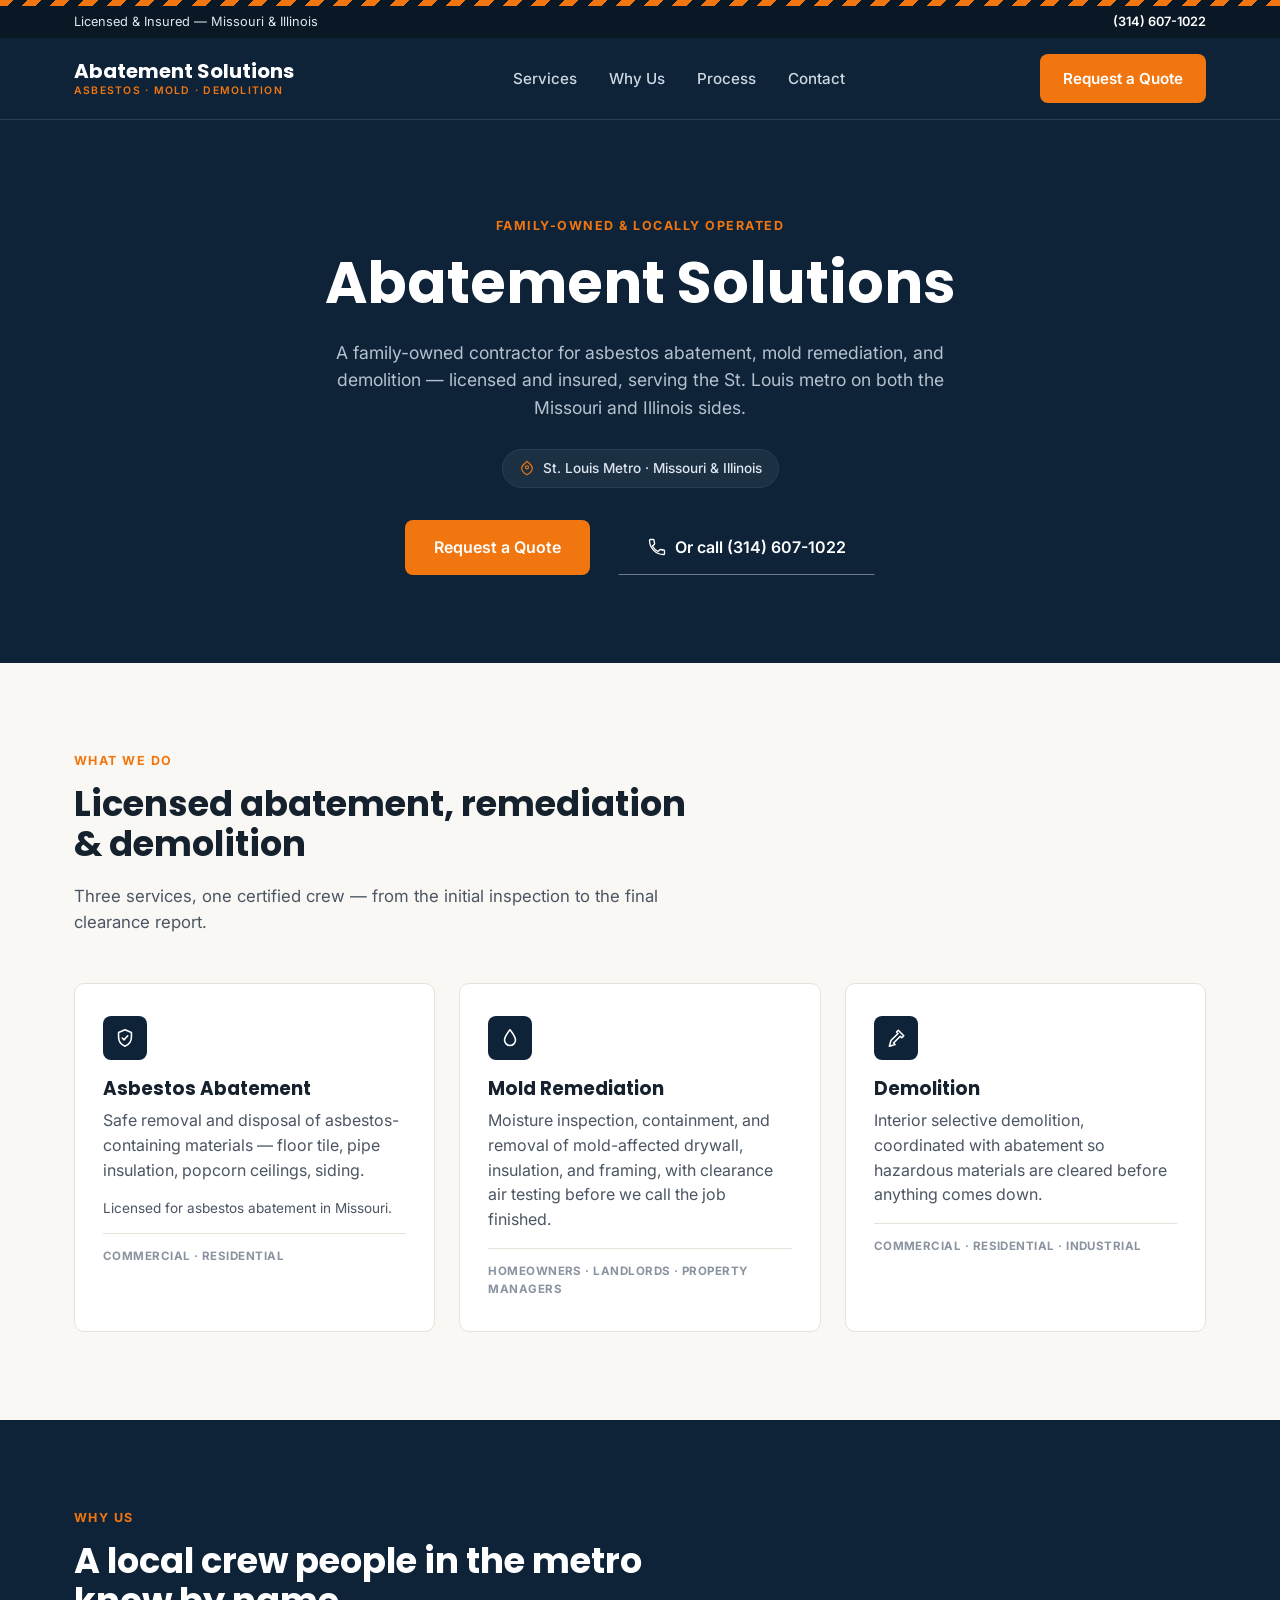
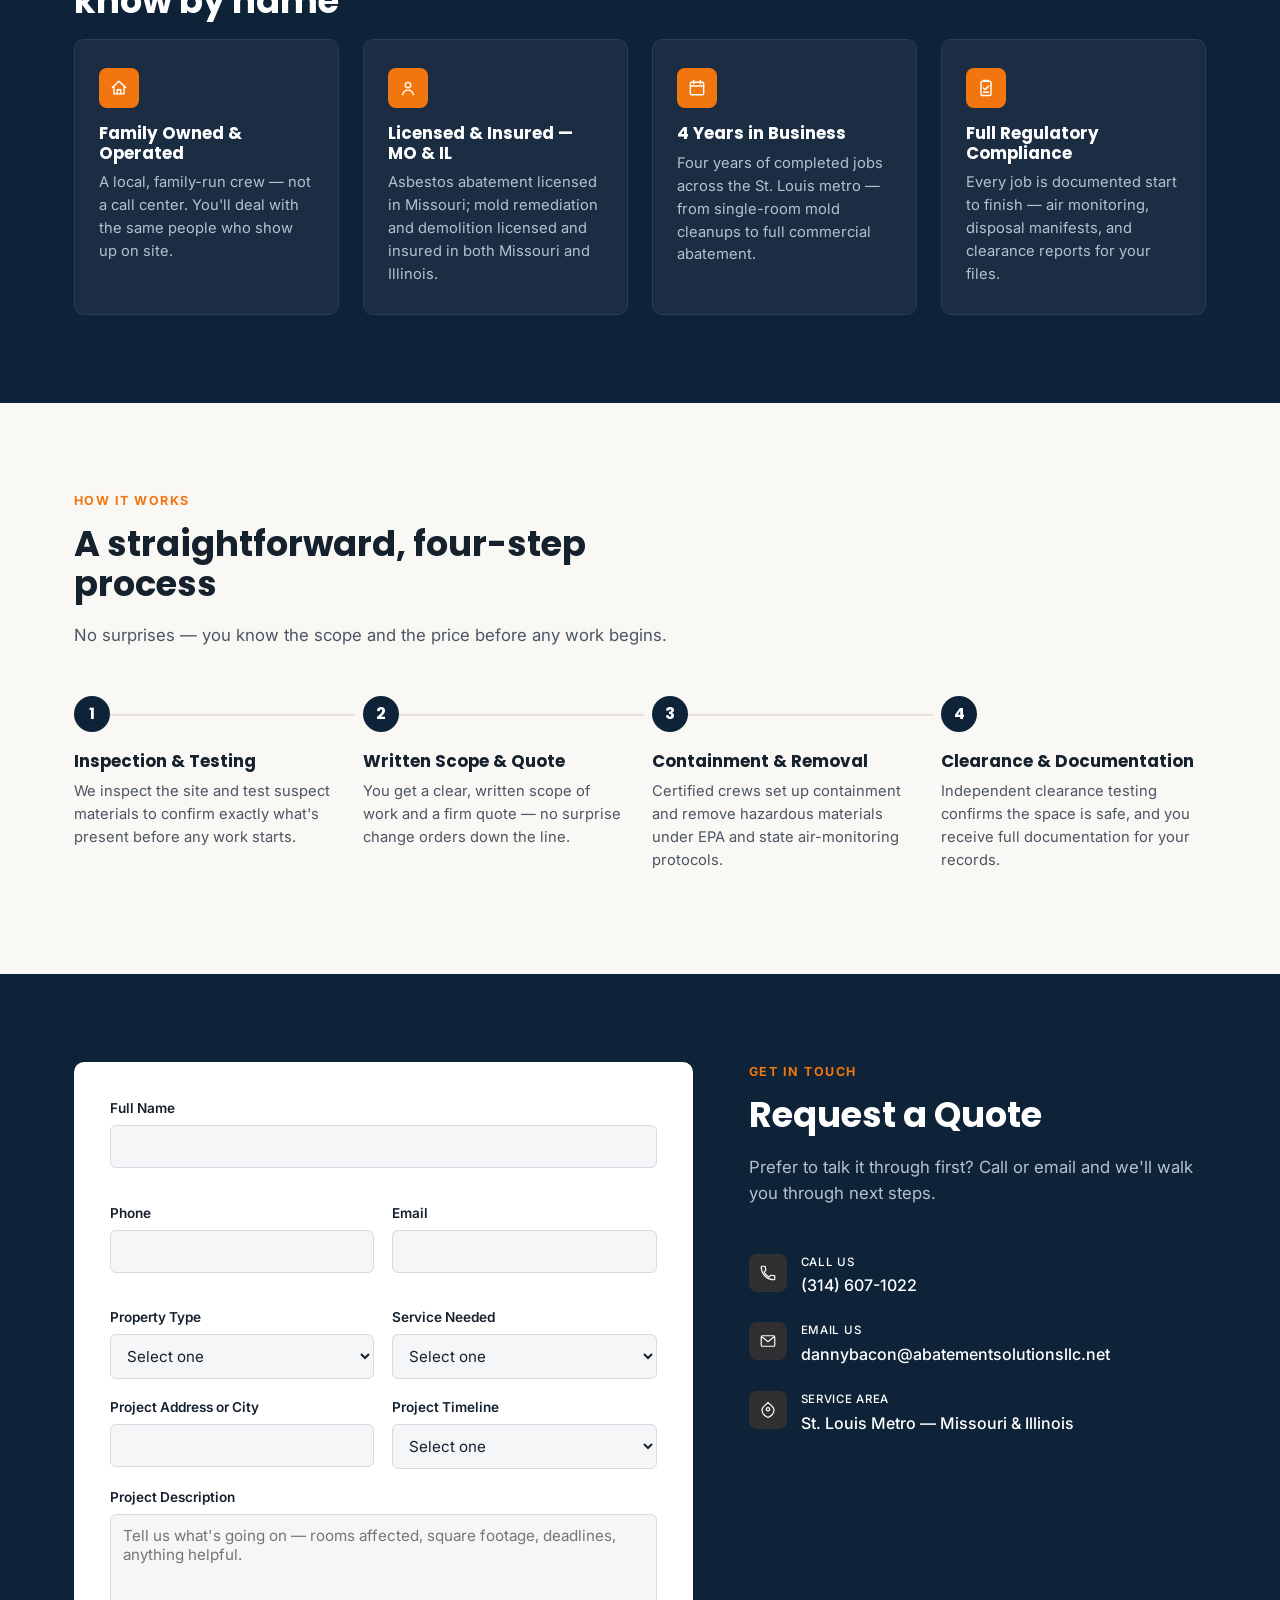
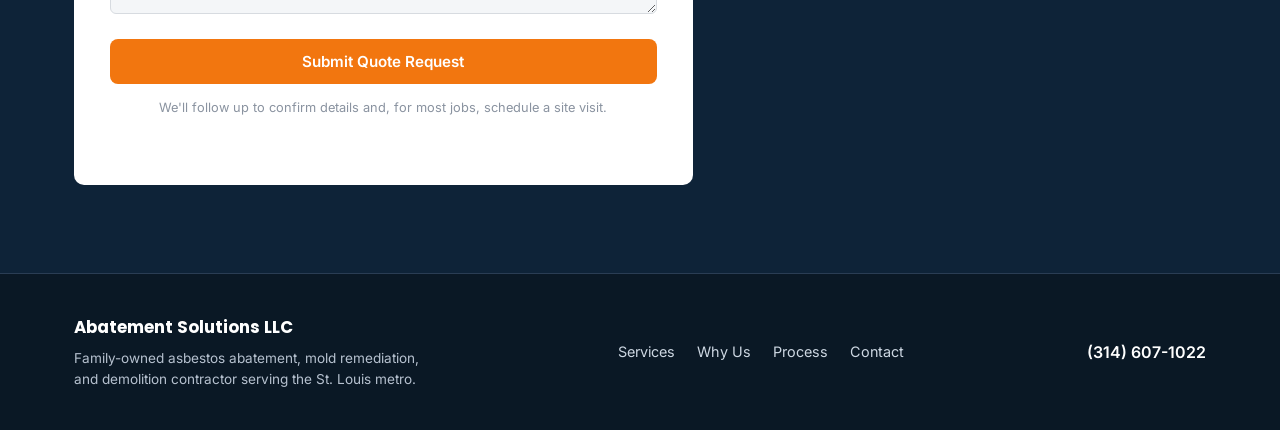
==== index.html @ 8526cc3f "Build Abatement Solutions marketing site from design mockup Implements the single-page site (hero, s" ====
<!DOCTYPE html>
<html lang="en">
<head>
<meta charset="UTF-8">
<meta name="viewport" content="width=device-width, initial-scale=1.0">
<title>Abatement Solutions | Asbestos, Mold &amp; Demolition — St. Louis Metro</title>
<meta name="description" content="Family-owned asbestos abatement, mold remediation, and demolition contractor serving the St. Louis metro on both the Missouri and Illinois sides. Licensed &amp; insured.">
<link rel="icon" href="assets/favicon.svg" type="image/svg+xml">
<link rel="preconnect" href="https://fonts.googleapis.com">
<link rel="preconnect" href="https://fonts.gstatic.com" crossorigin>
<link href="https://fonts.googleapis.com/css2?family=Poppins:wght@600;700;800&family=Inter:wght@400;500;600&display=swap" rel="stylesheet">
<link rel="stylesheet" href="css/styles.css">
</head>
<body>

<div class="topbar">
  <div class="topbar__stripe" aria-hidden="true"></div>
  <div class="topbar__inner container">
    <span>Licensed &amp; Insured — Missouri &amp; Illinois</span>
    <a href="tel:+13146071022" class="topbar__phone">(314) 607-1022</a>
  </div>
</div>

<header class="site-header">
  <div class="container site-header__inner">
    <a href="#top" class="brand">
      <span class="brand__name">Abatement Solutions</span>
      <span class="brand__tagline">Asbestos · Mold · Demolition</span>
    </a>

    <div class="nav-panel" id="main-nav">
      <nav class="main-nav">
        <a href="#services">Services</a>
        <a href="#why-us">Why Us</a>
        <a href="#process">Process</a>
        <a href="#contact">Contact</a>
      </nav>
      <a href="#contact" class="btn btn--primary btn--nav">Request a Quote</a>
    </div>

    <button class="nav-toggle" id="nav-toggle" aria-expanded="false" aria-controls="main-nav" aria-label="Toggle navigation menu">
      <span></span><span></span><span></span>
    </button>
  </div>
</header>

<main id="top">

  <section class="hero">
    <div class="container hero__inner">
      <p class="eyebrow eyebrow--light">Family-Owned &amp; Locally Operated</p>
      <h1>Abatement Solutions</h1>
      <p class="hero__lead">
        A family-owned contractor for asbestos abatement, mold remediation, and demolition —
        licensed and insured, serving the St. Louis metro on both the Missouri and Illinois sides.
      </p>

      <div class="hero__badge">
        <svg viewBox="0 0 24 24" class="icon" aria-hidden="true"><path d="M12 2C8 6 4 8 4 12c0 4.4 3.6 8 8 10 4.4-2 8-5.6 8-10 0-4-4-6-8-10z" fill="none" stroke="currentColor" stroke-width="1.7" stroke-linejoin="round"/><circle cx="12" cy="11" r="2.3" fill="none" stroke="currentColor" stroke-width="1.7"/></svg>
        <span>St. Louis Metro · Missouri &amp; Illinois</span>
      </div>

      <div class="hero__cta">
        <a href="#contact" class="btn btn--primary btn--lg">Request a Quote</a>
        <a href="tel:+13146071022" class="btn btn--ghost btn--lg">
          <svg viewBox="0 0 24 24" class="icon" aria-hidden="true"><path d="M6.6 10.8c1.4 2.8 3.8 5.2 6.6 6.6l2.2-2.2c.3-.3.7-.4 1-.2 1.1.4 2.3.6 3.6.6.6 0 1 .4 1 1V20c0 .6-.4 1-1 1C10.6 21 3 13.4 3 4c0-.6.4-1 1-1h3.5c.6 0 1 .4 1 1 0 1.3.2 2.5.6 3.6.1.4 0 .8-.2 1L6.6 10.8z" fill="none" stroke="currentColor" stroke-width="1.6" stroke-linejoin="round"/></svg>
          Or call (314) 607-1022
        </a>
      </div>
    </div>
  </section>

  <section id="services" class="section section--light">
    <div class="container">
      <p class="eyebrow">What We Do</p>
      <h2>Licensed abatement, remediation &amp; demolition</h2>
      <p class="section-lead">Three services, one certified crew — from the initial inspection to the final clearance report.</p>

      <div class="grid grid--3">
        <article class="card">
          <div class="card__icon">
            <svg viewBox="0 0 24 24" aria-hidden="true"><path d="M12 3l7 3v5c0 5-3.4 8.6-7 10-3.6-1.4-7-5-7-10V6l7-3z" fill="none" stroke="currentColor" stroke-width="1.7" stroke-linejoin="round"/><path d="M9 12l2 2 4-4.5" fill="none" stroke="currentColor" stroke-width="1.7" stroke-linecap="round" stroke-linejoin="round"/></svg>
          </div>
          <h3>Asbestos Abatement</h3>
          <p>Safe removal and disposal of asbestos-containing materials — floor tile, pipe insulation, popcorn ceilings, siding.</p>
          <p class="card__note">Licensed for asbestos abatement in Missouri.</p>
          <span class="card__tag">Commercial · Residential</span>
        </article>

        <article class="card">
          <div class="card__icon">
            <svg viewBox="0 0 24 24" aria-hidden="true"><path d="M12 3c3 4 6 7.8 6 11.2A6 6 0 0 1 6 14.2C6 10.8 9 7 12 3z" fill="none" stroke="currentColor" stroke-width="1.7" stroke-linejoin="round"/></svg>
          </div>
          <h3>Mold Remediation</h3>
          <p>Moisture inspection, containment, and removal of mold-affected drywall, insulation, and framing, with clearance air testing before we call the job finished.</p>
          <span class="card__tag">Homeowners · Landlords · Property Managers</span>
        </article>

        <article class="card">
          <div class="card__icon">
            <svg viewBox="0 0 24 24" aria-hidden="true"><path d="M14.5 3.5l6 6-2.2 2.2-1.6-1.6-7.4 7.4L11 19.2 4.8 21 6.5 14.8l7.7-7.7-1.6-1.6z" fill="none" stroke="currentColor" stroke-width="1.7" stroke-linejoin="round"/></svg>
          </div>
          <h3>Demolition</h3>
          <p>Interior selective demolition, coordinated with abatement so hazardous materials are cleared before anything comes down.</p>
          <span class="card__tag">Commercial · Residential · Industrial</span>
        </article>
      </div>
    </div>
  </section>

  <section id="why-us" class="section section--dark">
    <div class="container">
      <p class="eyebrow">Why Us</p>
      <h2>A local crew people in the metro know by name</h2>

      <div class="grid grid--4">
        <article class="feature">
          <div class="feature__icon">
            <svg viewBox="0 0 24 24" aria-hidden="true"><path d="M4 11.5L12 4l8 7.5" fill="none" stroke="currentColor" stroke-width="1.7" stroke-linecap="round" stroke-linejoin="round"/><path d="M6 10v9h12v-9" fill="none" stroke="currentColor" stroke-width="1.7" stroke-linejoin="round"/><path d="M10 19v-5h4v5" fill="none" stroke="currentColor" stroke-width="1.7" stroke-linejoin="round"/></svg>
          </div>
          <h3>Family Owned &amp; Operated</h3>
          <p>A local, family-run crew — not a call center. You'll deal with the same people who show up on site.</p>
        </article>

        <article class="feature">
          <div class="feature__icon">
            <svg viewBox="0 0 24 24" aria-hidden="true"><circle cx="12" cy="8.5" r="3.3" fill="none" stroke="currentColor" stroke-width="1.7"/><path d="M5.5 20c1-3.6 4-5.5 6.5-5.5s5.5 1.9 6.5 5.5" fill="none" stroke="currentColor" stroke-width="1.7" stroke-linecap="round"/></svg>
          </div>
          <h3>Licensed &amp; Insured — MO &amp; IL</h3>
          <p>Asbestos abatement licensed in Missouri; mold remediation and demolition licensed and insured in both Missouri and Illinois.</p>
        </article>

        <article class="feature">
          <div class="feature__icon">
            <svg viewBox="0 0 24 24" aria-hidden="true"><rect x="4" y="5" width="16" height="15" rx="1.5" fill="none" stroke="currentColor" stroke-width="1.7"/><path d="M4 9.5h16M8 3v4M16 3v4" fill="none" stroke="currentColor" stroke-width="1.7" stroke-linecap="round"/></svg>
          </div>
          <h3>4 Years in Business</h3>
          <p>Four years of completed jobs across the St. Louis metro — from single-room mold cleanups to full commercial abatement.</p>
        </article>

        <article class="feature">
          <div class="feature__icon">
            <svg viewBox="0 0 24 24" aria-hidden="true"><rect x="6" y="4" width="12" height="17" rx="1.5" fill="none" stroke="currentColor" stroke-width="1.7"/><path d="M9 4V3h6v1" fill="none" stroke="currentColor" stroke-width="1.7"/><path d="M9 12l2 2 4-4.5M9 17h6" fill="none" stroke="currentColor" stroke-width="1.7" stroke-linecap="round" stroke-linejoin="round"/></svg>
          </div>
          <h3>Full Regulatory Compliance</h3>
          <p>Every job is documented start to finish — air monitoring, disposal manifests, and clearance reports for your files.</p>
        </article>
      </div>
    </div>
  </section>

  <section id="process" class="section section--light">
    <div class="container">
      <p class="eyebrow">How It Works</p>
      <h2>A straightforward, four-step process</h2>
      <p class="section-lead">No surprises — you know the scope and the price before any work begins.</p>

      <ol class="steps">
        <li class="step">
          <span class="step__num">1</span>
          <h3>Inspection &amp; Testing</h3>
          <p>We inspect the site and test suspect materials to confirm exactly what's present before any work starts.</p>
        </li>
        <li class="step">
          <span class="step__num">2</span>
          <h3>Written Scope &amp; Quote</h3>
          <p>You get a clear, written scope of work and a firm quote — no surprise change orders down the line.</p>
        </li>
        <li class="step">
          <span class="step__num">3</span>
          <h3>Containment &amp; Removal</h3>
          <p>Certified crews set up containment and remove hazardous materials under EPA and state air-monitoring protocols.</p>
        </li>
        <li class="step">
          <span class="step__num">4</span>
          <h3>Clearance &amp; Documentation</h3>
          <p>Independent clearance testing confirms the space is safe, and you receive full documentation for your records.</p>
        </li>
      </ol>
    </div>
  </section>

  <section id="contact" class="section section--dark">
    <div class="container contact__grid">
      <div class="contact__form-wrap">
        <form id="quote-form" class="quote-form" novalidate>
          <div class="form-field">
            <label for="full-name">Full Name</label>
            <input type="text" id="full-name" name="fullName" autocomplete="name" required>
            <span class="form-error" id="err-full-name"></span>
          </div>

          <div class="form-row">
            <div class="form-field">
              <label for="phone">Phone</label>
              <input type="tel" id="phone" name="phone" autocomplete="tel" required>
              <span class="form-error" id="err-phone"></span>
            </div>
            <div class="form-field">
              <label for="email">Email</label>
              <input type="email" id="email" name="email" autocomplete="email" required>
              <span class="form-error" id="err-email"></span>
            </div>
          </div>

          <div class="form-row">
            <div class="form-field">
              <label for="property-type">Property Type</label>
              <select id="property-type" name="propertyType" required>
                <option value="" disabled selected>Select one</option>
                <option>Residential</option>
                <option>Commercial</option>
                <option>Industrial</option>
                <option>Rental / Multi-family</option>
              </select>
            </div>
            <div class="form-field">
              <label for="service-needed">Service Needed</label>
              <select id="service-needed" name="serviceNeeded" required>
                <option value="" disabled selected>Select one</option>
                <option>Asbestos Abatement</option>
                <option>Mold Remediation</option>
                <option>Demolition</option>
                <option>Not Sure — Need Inspection</option>
              </select>
            </div>
          </div>

          <div class="form-row">
            <div class="form-field">
              <label for="address">Project Address or City</label>
              <input type="text" id="address" name="address" required>
            </div>
            <div class="form-field">
              <label for="timeline">Project Timeline</label>
              <select id="timeline" name="timeline">
                <option value="" disabled selected>Select one</option>
                <option>As soon as possible</option>
                <option>Within 2–4 weeks</option>
                <option>1–3 months</option>
                <option>Just researching</option>
              </select>
            </div>
          </div>

          <div class="form-field">
            <label for="description">Project Description</label>
            <textarea id="description" name="description" rows="4" placeholder="Tell us what's going on — rooms affected, square footage, deadlines, anything helpful."></textarea>
          </div>

          <button type="submit" class="btn btn--primary btn--block" id="submit-btn">Submit Quote Request</button>
          <p class="form-footnote">We'll follow up to confirm details and, for most jobs, schedule a site visit.</p>

          <p class="form-status" id="form-status" role="status" aria-live="polite"></p>
        </form>
      </div>

      <div class="contact__info">
        <p class="eyebrow">Get In Touch</p>
        <h2>Request a Quote</h2>
        <p class="section-lead section-lead--dark">Prefer to talk it through first? Call or email and we'll walk you through next steps.</p>

        <ul class="info-list">
          <li>
            <span class="info-list__icon">
              <svg viewBox="0 0 24 24" aria-hidden="true"><path d="M6.6 10.8c1.4 2.8 3.8 5.2 6.6 6.6l2.2-2.2c.3-.3.7-.4 1-.2 1.1.4 2.3.6 3.6.6.6 0 1 .4 1 1V20c0 .6-.4 1-1 1C10.6 21 3 13.4 3 4c0-.6.4-1 1-1h3.5c.6 0 1 .4 1 1 0 1.3.2 2.5.6 3.6.1.4 0 .8-.2 1L6.6 10.8z" fill="none" stroke="currentColor" stroke-width="1.6" stroke-linejoin="round"/></svg>
            </span>
            <div>
              <span class="info-list__label">Call Us</span>
              <a href="tel:+13146071022">(314) 607-1022</a>
            </div>
          </li>
          <li>
            <span class="info-list__icon">
              <svg viewBox="0 0 24 24" aria-hidden="true"><rect x="3" y="5" width="18" height="14" rx="1.5" fill="none" stroke="currentColor" stroke-width="1.6"/><path d="M3.5 6l8.5 7 8.5-7" fill="none" stroke="currentColor" stroke-width="1.6" stroke-linejoin="round"/></svg>
            </span>
            <div>
              <span class="info-list__label">Email Us</span>
              <a href="mailto:dannybacon@abatementsolutionsllc.net">dannybacon@abatementsolutionsllc.net</a>
            </div>
          </li>
          <li>
            <span class="info-list__icon">
              <svg viewBox="0 0 24 24" aria-hidden="true"><path d="M12 2C8 6 4 8 4 12c0 4.4 3.6 8 8 10 4.4-2 8-5.6 8-10 0-4-4-6-8-10z" fill="none" stroke="currentColor" stroke-width="1.6" stroke-linejoin="round"/><circle cx="12" cy="11" r="2.3" fill="none" stroke="currentColor" stroke-width="1.6"/></svg>
            </span>
            <div>
              <span class="info-list__label">Service Area</span>
              <span>St. Louis Metro — Missouri &amp; Illinois</span>
            </div>
          </li>
        </ul>
      </div>
    </div>
  </section>

</main>

<footer class="site-footer">
  <div class="container site-footer__inner">
    <div>
      <span class="brand__name brand__name--footer">Abatement Solutions LLC</span>
      <p class="site-footer__desc">Family-owned asbestos abatement, mold remediation, and demolition contractor serving the St. Louis metro.</p>
    </div>
    <nav class="site-footer__nav">
      <a href="#services">Services</a>
      <a href="#why-us">Why Us</a>
      <a href="#process">Process</a>
      <a href="#contact">Contact</a>
    </nav>
    <a href="tel:+13146071022" class="site-footer__phone">(314) 607-1022</a>
  </div>
</footer>

<script src="js/main.js"></script>
</body>
</html>
---- css/styles.css ----
/* ---------- Tokens ---------- */
:root {
  --navy: #0e2338;
  --navy-dark: #0a1825;
  --navy-card: #1b2d43;
  --navy-border: #2a3d54;
  --orange: #f2760f;
  --orange-dark: #d9660a;
  --cream: #f9f8f4;
  --white: #ffffff;
  --ink: #16212e;
  --ink-soft: #4b5563;
  --line: #e6e2d8;
  --light-muted: #b6c1cf;

  --font-head: 'Poppins', 'Segoe UI', sans-serif;
  --font-body: 'Inter', 'Segoe UI', sans-serif;

  --radius: 10px;
  --container: 1180px;
}

* { box-sizing: border-box; }
html { scroll-behavior: smooth; }

body {
  margin: 0;
  font-family: var(--font-body);
  color: var(--ink);
  background: var(--cream);
  line-height: 1.55;
  -webkit-font-smoothing: antialiased;
}

h1, h2, h3 {
  font-family: var(--font-head);
  font-weight: 700;
  line-height: 1.15;
  margin: 0 0 .5em;
  color: var(--ink);
}

p { margin: 0 0 1em; color: var(--ink-soft); }

a { color: inherit; text-decoration: none; }

.container {
  max-width: var(--container);
  margin: 0 auto;
  padding: 0 24px;
}

img, svg { display: block; max-width: 100%; }

.icon { width: 20px; height: 20px; }

/* ---------- Buttons ---------- */
.btn {
  display: inline-flex;
  align-items: center;
  justify-content: center;
  gap: 8px;
  font-family: var(--font-body);
  font-weight: 600;
  font-size: .95rem;
  padding: 12px 22px;
  border-radius: 8px;
  border: 1px solid transparent;
  cursor: pointer;
  transition: background .15s ease, color .15s ease, border-color .15s ease, transform .1s ease;
  white-space: nowrap;
}
.btn:active { transform: translateY(1px); }

.btn--primary {
  background: var(--orange);
  color: #fff;
}
.btn--primary:hover { background: var(--orange-dark); }

.btn--ghost {
  background: transparent;
  color: var(--white);
  border-bottom: 1px solid rgba(255,255,255,.4);
  border-radius: 0;
  padding-left: 4px;
  padding-right: 4px;
}
.btn--ghost:hover { border-color: #fff; }

.btn--lg { padding: 14px 28px; font-size: 1rem; }
.btn--block { width: 100%; }

.btn--nav { display: inline-flex; }

/* ---------- Top bar ---------- */
.topbar {
  position: relative;
  background: var(--navy-dark);
  color: #dfe6ee;
  font-size: .8rem;
  overflow: hidden;
}
.topbar__stripe {
  position: absolute;
  inset: 0;
  height: 6px;
  background: repeating-linear-gradient(
    -45deg,
    var(--orange) 0 10px,
    var(--navy-dark) 10px 20px
  );
}
.topbar__inner {
  display: flex;
  justify-content: space-between;
  align-items: center;
  padding-top: 12px;
  padding-bottom: 6px;
}
.topbar__phone { font-weight: 600; color: #fff; }
.topbar__phone:hover { color: var(--orange); }

/* ---------- Header / Nav ---------- */
.site-header {
  background: var(--navy);
  border-bottom: 1px solid var(--navy-border);
  position: sticky;
  top: 0;
  z-index: 50;
}
.site-header__inner {
  display: flex;
  align-items: center;
  justify-content: space-between;
  gap: 24px;
  padding: 16px 24px;
}

.brand { display: flex; flex-direction: column; line-height: 1.2; }
.brand__name {
  font-family: var(--font-head);
  font-weight: 700;
  font-size: 1.25rem;
  color: #fff;
}
.brand__tagline {
  font-size: .65rem;
  letter-spacing: .12em;
  color: var(--orange);
  font-weight: 600;
  text-transform: uppercase;
  margin-top: 2px;
}

.nav-panel {
  display: flex;
  align-items: center;
  flex: 1;
}
.main-nav {
  display: flex;
  gap: 32px;
  margin: 0 auto;
}
.main-nav a {
  color: #cdd7e2;
  font-weight: 500;
  font-size: .95rem;
  transition: color .15s ease;
}
.main-nav a:hover { color: #fff; }

.nav-toggle {
  display: none;
  flex-direction: column;
  justify-content: center;
  gap: 5px;
  width: 34px;
  height: 34px;
  background: transparent;
  border: none;
  cursor: pointer;
  padding: 0;
}
.nav-toggle span {
  display: block;
  height: 2px;
  background: #fff;
  border-radius: 2px;
  transition: transform .2s ease, opacity .2s ease;
}

/* ---------- Hero ---------- */
.hero {
  background: linear-gradient(180deg, var(--navy) 0%, var(--navy) 100%);
  padding: 96px 0 88px;
  text-align: center;
}
.hero__inner { max-width: 760px; }
.eyebrow {
  text-transform: uppercase;
  letter-spacing: .12em;
  font-size: .78rem;
  font-weight: 700;
  color: var(--orange);
  margin-bottom: 14px;
}
.eyebrow--light { color: var(--orange); }

.hero h1 {
  color: #fff;
  font-size: clamp(2.4rem, 5vw, 3.6rem);
  margin-bottom: .4em;
}
.hero__lead {
  color: var(--light-muted);
  font-size: 1.1rem;
  max-width: 620px;
  margin: 0 auto 28px;
}

.hero__badge {
  display: inline-flex;
  align-items: center;
  gap: 8px;
  background: rgba(255,255,255,.06);
  border: 1px solid var(--navy-border);
  color: #dfe6ee;
  font-size: .85rem;
  font-weight: 500;
  padding: 8px 16px;
  border-radius: 999px;
  margin-bottom: 32px;
}
.hero__badge .icon { color: var(--orange); width: 16px; height: 16px; }

.hero__cta {
  display: flex;
  align-items: center;
  justify-content: center;
  gap: 28px;
  flex-wrap: wrap;
}

/* ---------- Sections ---------- */
.section { padding: 88px 0; }
.section--light { background: var(--cream); }
.section--dark { background: var(--navy); }

.section--dark h2, .section--dark h3 { color: #fff; }
.section--dark .eyebrow { color: var(--orange); }

.section-lead {
  font-size: 1.05rem;
  max-width: 640px;
  margin-bottom: 48px;
}
.section-lead--dark { color: var(--light-muted); }

h2 { font-size: clamp(1.7rem, 3vw, 2.2rem); max-width: 640px; }

/* ---------- Grids / Cards ---------- */
.grid { display: grid; gap: 24px; }
.grid--3 { grid-template-columns: repeat(3, 1fr); }
.grid--4 { grid-template-columns: repeat(4, 1fr); }

.card {
  background: var(--white);
  border: 1px solid var(--line);
  border-radius: var(--radius);
  padding: 32px 28px;
}
.card__icon {
  width: 44px;
  height: 44px;
  border-radius: 8px;
  background: var(--navy);
  color: #fff;
  display: flex;
  align-items: center;
  justify-content: center;
  margin-bottom: 18px;
}
.card__icon svg { width: 22px; height: 22px; }
.card h3 { font-size: 1.15rem; }
.card__note { font-size: .85rem; }
.card__tag {
  display: block;
  padding-top: 14px;
  margin-top: 6px;
  border-top: 1px solid var(--line);
  font-size: .72rem;
  font-weight: 700;
  letter-spacing: .04em;
  text-transform: uppercase;
  color: #8a93a0;
}

.feature {
  background: var(--navy-card);
  border: 1px solid var(--navy-border);
  border-radius: var(--radius);
  padding: 28px 24px;
}
.feature__icon {
  width: 40px;
  height: 40px;
  border-radius: 8px;
  background: var(--orange);
  color: #fff;
  display: flex;
  align-items: center;
  justify-content: center;
  margin-bottom: 16px;
}
.feature__icon svg { width: 20px; height: 20px; }
.feature h3 { font-size: 1.05rem; }
.feature p { color: var(--light-muted); font-size: .92rem; margin-bottom: 0; }

/* ---------- Steps ---------- */
.steps {
  list-style: none;
  margin: 0;
  padding: 0;
  display: grid;
  grid-template-columns: repeat(4, 1fr);
  gap: 24px;
  counter-reset: step;
}
.step { position: relative; }
.step__num {
  display: flex;
  align-items: center;
  justify-content: center;
  width: 36px;
  height: 36px;
  border-radius: 50%;
  background: var(--navy);
  color: #fff;
  font-weight: 700;
  font-family: var(--font-head);
  margin-bottom: 20px;
  position: relative;
  z-index: 1;
}
.step:not(:last-child)::after {
  content: '';
  position: absolute;
  top: 18px;
  left: 36px;
  width: calc(100% - 20px);
  height: 2px;
  background: var(--line);
}
.step h3 { font-size: 1.05rem; }
.step p { font-size: .92rem; }

/* ---------- Contact ---------- */
.contact__grid {
  display: grid;
  grid-template-columns: 1.15fr .85fr;
  gap: 56px;
  align-items: start;
}

.quote-form {
  background: var(--white);
  border-radius: var(--radius);
  padding: 36px;
}

.form-row {
  display: grid;
  grid-template-columns: 1fr 1fr;
  gap: 18px;
}

.form-field { margin-bottom: 18px; }
.form-field label {
  display: block;
  font-size: .85rem;
  font-weight: 600;
  color: var(--ink);
  margin-bottom: 6px;
}
.form-field input,
.form-field select,
.form-field textarea {
  width: 100%;
  font-family: var(--font-body);
  font-size: .95rem;
  padding: 11px 12px;
  border-radius: 6px;
  border: 1px solid #d7dbe0;
  background: #f4f6f8;
  color: var(--ink);
}
.form-field input:focus,
.form-field select:focus,
.form-field textarea:focus {
  outline: 2px solid var(--orange);
  outline-offset: 1px;
  background: #fff;
}
.form-field textarea { resize: vertical; min-height: 90px; }

.form-field.has-error input,
.form-field.has-error select,
.form-field.has-error textarea {
  border-color: #d64545;
  outline-color: #d64545;
}
.form-error {
  display: block;
  color: #c0392b;
  font-size: .78rem;
  margin-top: 4px;
  min-height: 1em;
}

.form-footnote {
  font-size: .8rem;
  color: #8a93a0;
  margin: 14px 0 0;
  text-align: center;
}

.form-status {
  margin: 14px 0 0;
  font-size: .9rem;
  font-weight: 600;
  text-align: center;
  min-height: 1.2em;
}
.form-status.success { color: #1c7a4d; }
.form-status.error { color: #c0392b; }

.contact__info h2 { color: #fff; }
.info-list { list-style: none; margin: 32px 0 0; padding: 0; display: flex; flex-direction: column; gap: 24px; }
.info-list li { display: flex; align-items: flex-start; gap: 14px; }
.info-list__icon {
  width: 38px;
  height: 38px;
  flex-shrink: 0;
  border-radius: 8px;
  background: rgba(242,118,15,.15);
  color: var(--orange);
  display: flex;
  align-items: center;
  justify-content: center;
}
.info-list__icon svg { width: 18px; height: 18px; }
.info-list__label {
  display: block;
  font-size: .72rem;
  font-weight: 700;
  letter-spacing: .06em;
  text-transform: uppercase;
  color: var(--light-muted);
  margin-bottom: 2px;
}
.info-list a, .info-list span { color: #fff; font-weight: 500; }
.info-list a:hover { color: var(--orange); }

/* ---------- Footer ---------- */
.site-footer {
  background: var(--navy-dark);
  padding: 40px 0;
  border-top: 1px solid var(--navy-border);
}
.site-footer__inner {
  display: flex;
  flex-wrap: wrap;
  justify-content: space-between;
  align-items: center;
  gap: 24px;
}
.brand__name--footer { color: #fff; font-size: 1.05rem; }
.site-footer__desc { color: var(--light-muted); font-size: .85rem; max-width: 360px; margin: 8px 0 0; }
.site-footer__nav { display: flex; gap: 22px; }
.site-footer__nav a { color: #cdd7e2; font-size: .9rem; }
.site-footer__nav a:hover { color: var(--orange); }
.site-footer__phone { color: #fff; font-weight: 600; }
.site-footer__phone:hover { color: var(--orange); }

/* ---------- Responsive ---------- */
@media (max-width: 900px) {
  .grid--3, .grid--4 { grid-template-columns: repeat(2, 1fr); }
  .steps { grid-template-columns: repeat(2, 1fr); }
  .step:nth-child(2)::after { display: none; }
  .contact__grid { grid-template-columns: 1fr; }
  .contact__info { order: -1; }
}

@media (max-width: 760px) {
  .nav-panel { display: none; }
  .nav-toggle { display: flex; }

  .site-header.nav-open .nav-panel {
    display: flex;
    position: absolute;
    top: 100%;
    left: 0;
    right: 0;
    background: var(--navy);
    border-bottom: 1px solid var(--navy-border);
    flex-direction: column;
    align-items: stretch;
    padding: 20px 24px;
    gap: 18px;
  }
  .site-header.nav-open .main-nav {
    flex-direction: column;
    gap: 16px;
    margin: 0;
  }
  .site-header.nav-open .btn--nav {
    align-self: flex-start;
  }

  .topbar__inner { flex-direction: column; gap: 4px; align-items: flex-start; padding-bottom: 10px; }

  .grid--3, .grid--4 { grid-template-columns: 1fr; }
  .steps { grid-template-columns: 1fr; }
  .step::after { display: none !important; }

  .form-row { grid-template-columns: 1fr; }
  .quote-form { padding: 24px; }

  .hero { padding: 64px 0 56px; }
  .section { padding: 64px 0; }
}
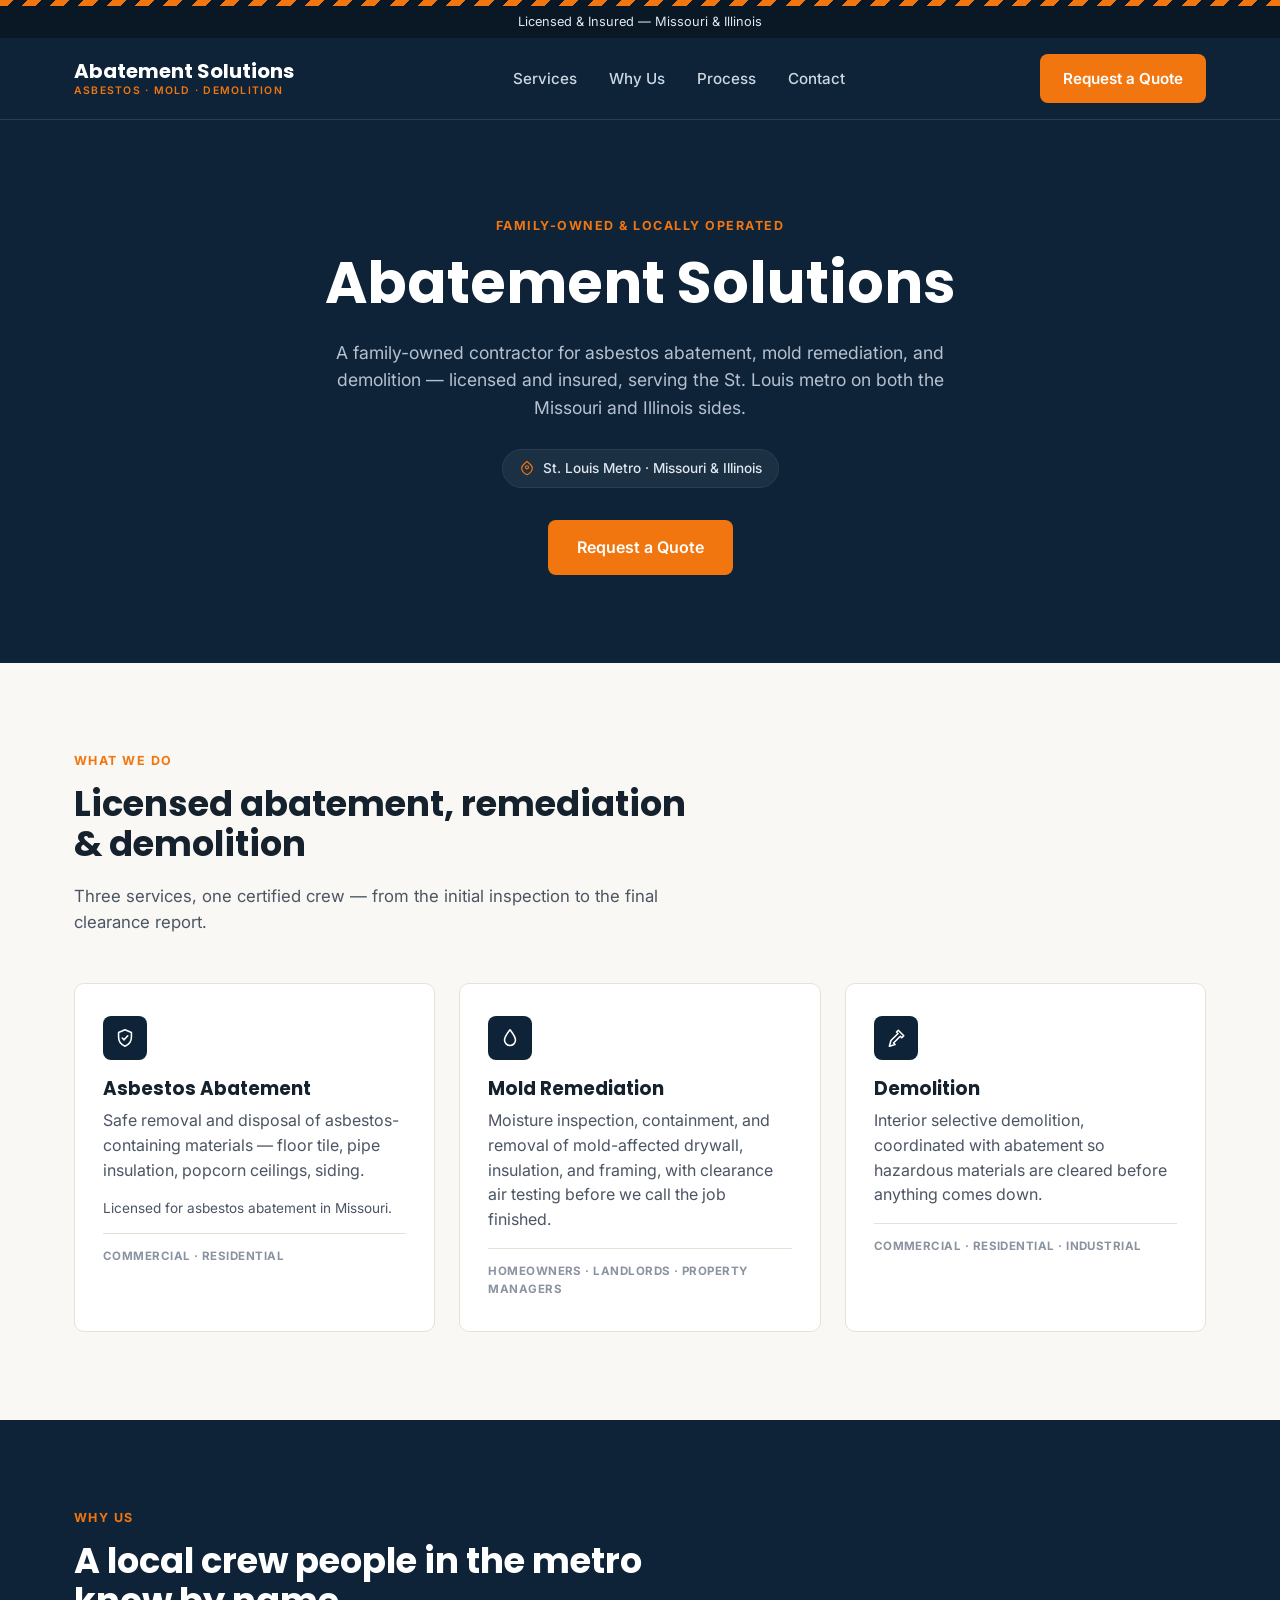
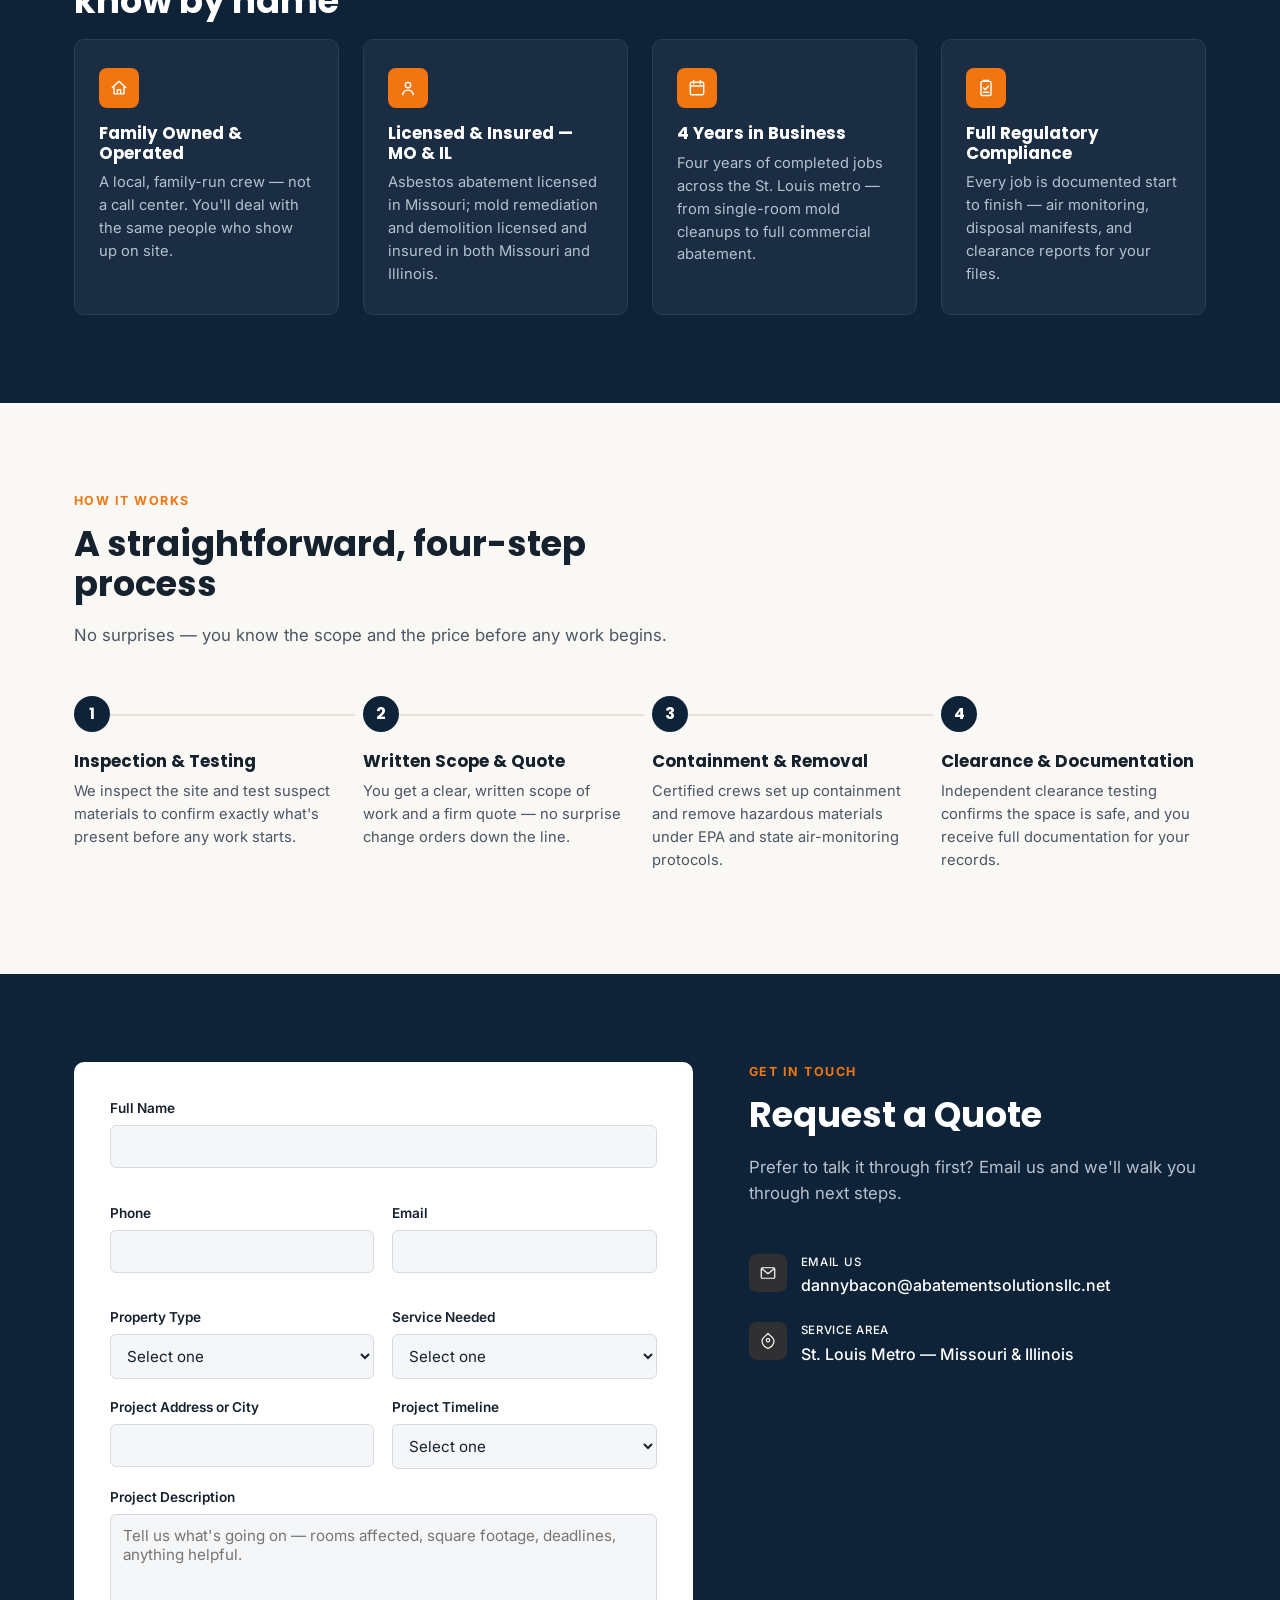
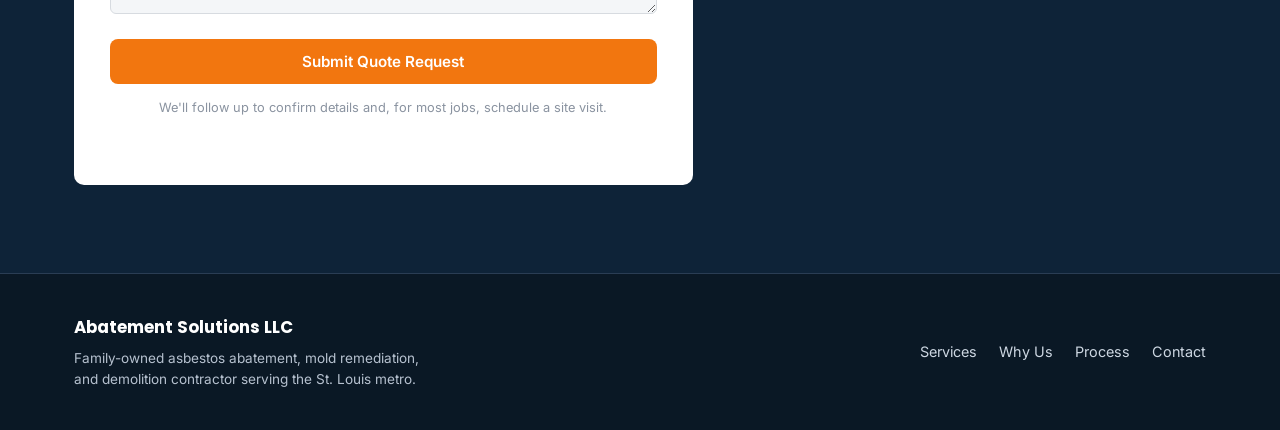
==== commit 36213b20: "Remove phone number from site Drop all phone number references and call-to-action links (topbar, her" ====
--- a/index.html
+++ b/index.html
@@ -17,7 +17,6 @@
   <div class="topbar__stripe" aria-hidden="true"></div>
   <div class="topbar__inner container">
     <span>Licensed &amp; Insured — Missouri &amp; Illinois</span>
-    <a href="tel:+13146071022" class="topbar__phone">(314) 607-1022</a>
   </div>
 </div>
 
@@ -62,10 +61,6 @@
 
       <div class="hero__cta">
         <a href="#contact" class="btn btn--primary btn--lg">Request a Quote</a>
-        <a href="tel:+13146071022" class="btn btn--ghost btn--lg">
-          <svg viewBox="0 0 24 24" class="icon" aria-hidden="true"><path d="M6.6 10.8c1.4 2.8 3.8 5.2 6.6 6.6l2.2-2.2c.3-.3.7-.4 1-.2 1.1.4 2.3.6 3.6.6.6 0 1 .4 1 1V20c0 .6-.4 1-1 1C10.6 21 3 13.4 3 4c0-.6.4-1 1-1h3.5c.6 0 1 .4 1 1 0 1.3.2 2.5.6 3.6.1.4 0 .8-.2 1L6.6 10.8z" fill="none" stroke="currentColor" stroke-width="1.6" stroke-linejoin="round"/></svg>
-          Or call (314) 607-1022
-        </a>
       </div>
     </div>
   </section>
@@ -258,18 +253,9 @@
       <div class="contact__info">
         <p class="eyebrow">Get In Touch</p>
         <h2>Request a Quote</h2>
-        <p class="section-lead section-lead--dark">Prefer to talk it through first? Call or email and we'll walk you through next steps.</p>
+        <p class="section-lead section-lead--dark">Prefer to talk it through first? Email us and we'll walk you through next steps.</p>
 
         <ul class="info-list">
-          <li>
-            <span class="info-list__icon">
-              <svg viewBox="0 0 24 24" aria-hidden="true"><path d="M6.6 10.8c1.4 2.8 3.8 5.2 6.6 6.6l2.2-2.2c.3-.3.7-.4 1-.2 1.1.4 2.3.6 3.6.6.6 0 1 .4 1 1V20c0 .6-.4 1-1 1C10.6 21 3 13.4 3 4c0-.6.4-1 1-1h3.5c.6 0 1 .4 1 1 0 1.3.2 2.5.6 3.6.1.4 0 .8-.2 1L6.6 10.8z" fill="none" stroke="currentColor" stroke-width="1.6" stroke-linejoin="round"/></svg>
-            </span>
-            <div>
-              <span class="info-list__label">Call Us</span>
-              <a href="tel:+13146071022">(314) 607-1022</a>
-            </div>
-          </li>
           <li>
             <span class="info-list__icon">
               <svg viewBox="0 0 24 24" aria-hidden="true"><rect x="3" y="5" width="18" height="14" rx="1.5" fill="none" stroke="currentColor" stroke-width="1.6"/><path d="M3.5 6l8.5 7 8.5-7" fill="none" stroke="currentColor" stroke-width="1.6" stroke-linejoin="round"/></svg>
@@ -307,7 +293,6 @@
       <a href="#process">Process</a>
       <a href="#contact">Contact</a>
     </nav>
-    <a href="tel:+13146071022" class="site-footer__phone">(314) 607-1022</a>
   </div>
 </footer>
 
--- a/css/styles.css
+++ b/css/styles.css
@@ -113,13 +113,11 @@
 }
 .topbar__inner {
   display: flex;
-  justify-content: space-between;
+  justify-content: center;
   align-items: center;
   padding-top: 12px;
   padding-bottom: 6px;
 }
-.topbar__phone { font-weight: 600; color: #fff; }
-.topbar__phone:hover { color: var(--orange); }
 
 /* ---------- Header / Nav ---------- */
 .site-header {
@@ -481,8 +479,6 @@
 .site-footer__nav { display: flex; gap: 22px; }
 .site-footer__nav a { color: #cdd7e2; font-size: .9rem; }
 .site-footer__nav a:hover { color: var(--orange); }
-.site-footer__phone { color: #fff; font-weight: 600; }
-.site-footer__phone:hover { color: var(--orange); }
 
 /* ---------- Responsive ---------- */
 @media (max-width: 900px) {
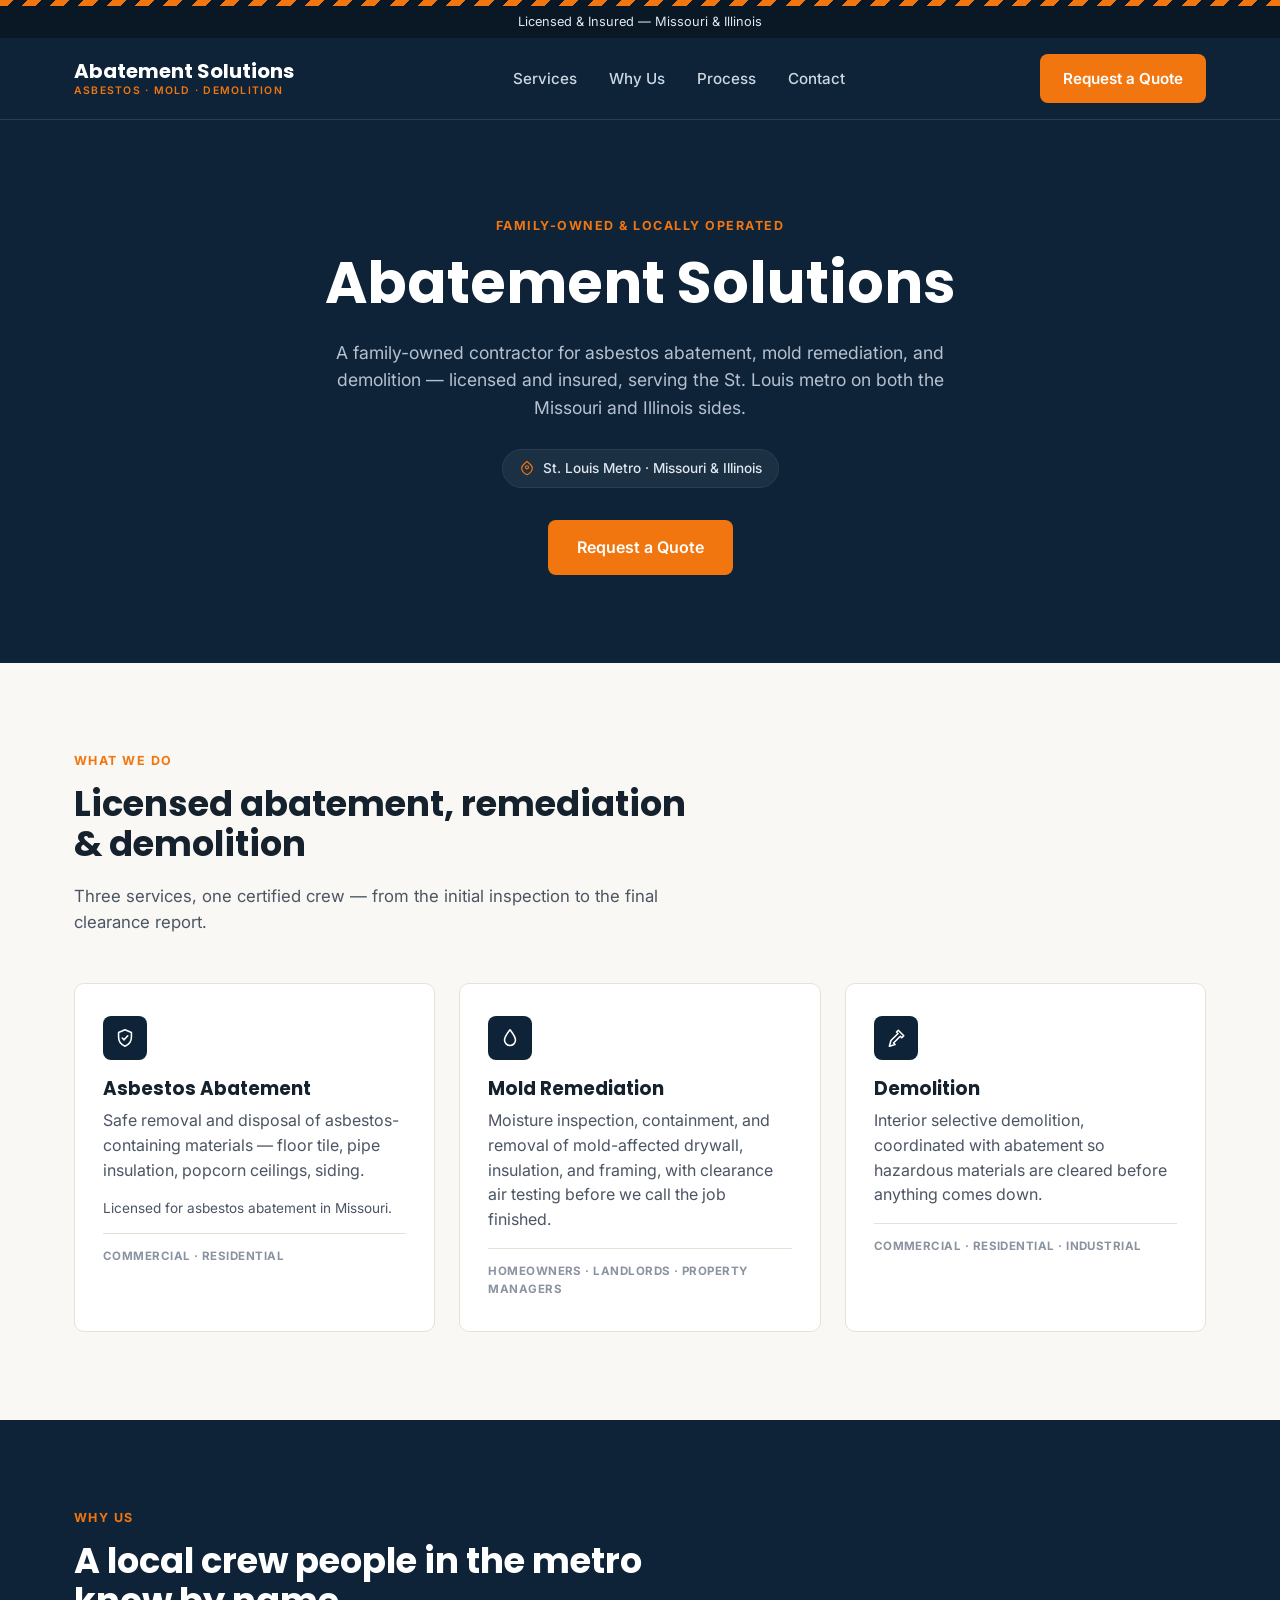
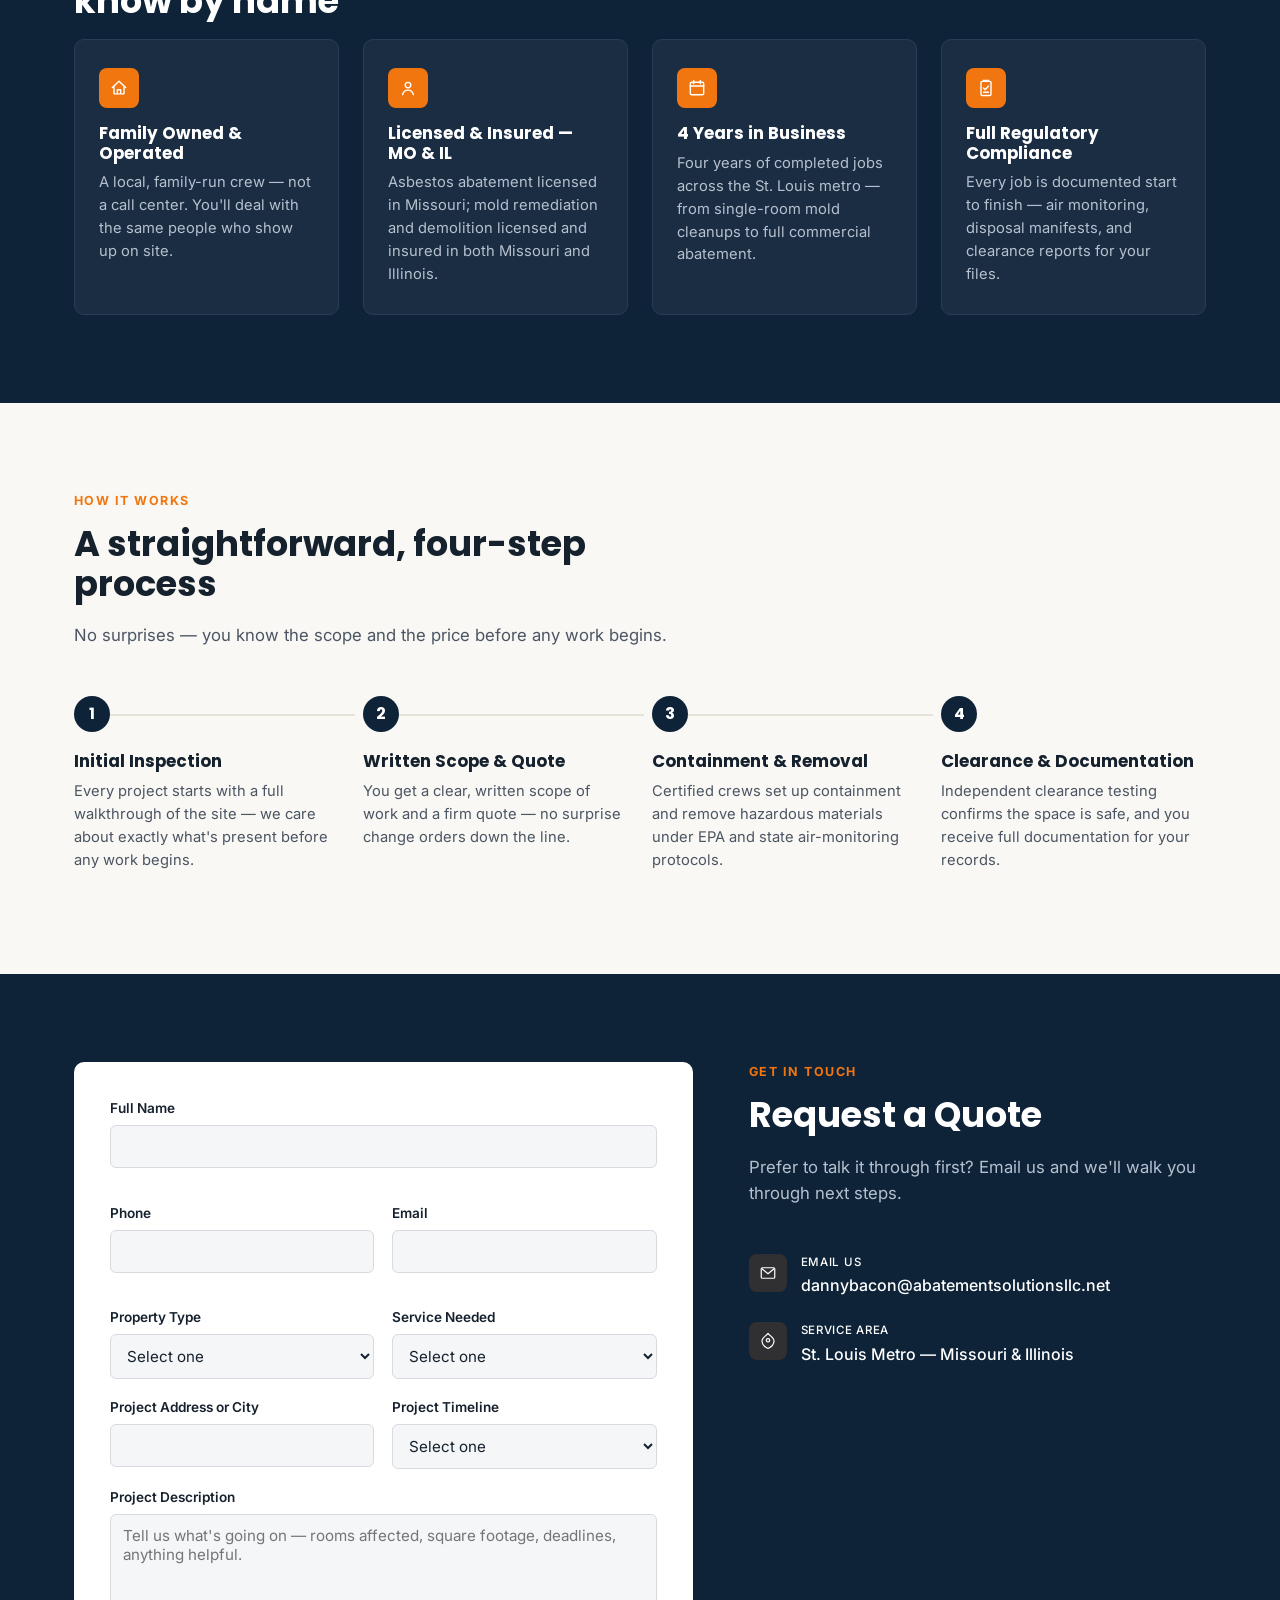
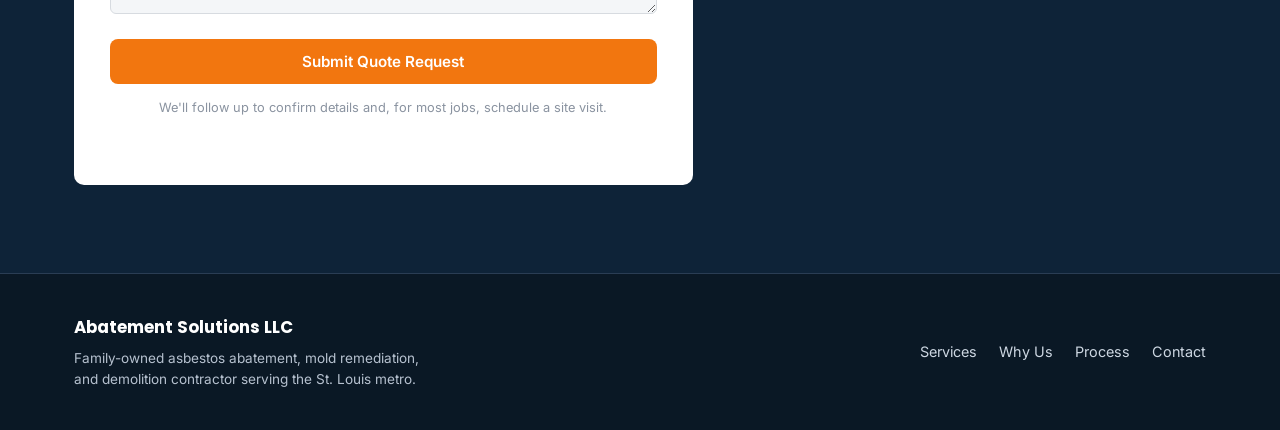
==== commit cdbf188e: "Reword step 1 to not claim the company performs testing Rewrite "Inspection & Testing" to "Initial I" ====
--- a/index.html
+++ b/index.html
@@ -153,8 +153,8 @@
       <ol class="steps">
         <li class="step">
           <span class="step__num">1</span>
-          <h3>Inspection &amp; Testing</h3>
-          <p>We inspect the site and test suspect materials to confirm exactly what's present before any work starts.</p>
+          <h3>Initial Inspection</h3>
+          <p>Every project starts with a full walkthrough of the site — we care about exactly what's present before any work begins.</p>
         </li>
         <li class="step">
           <span class="step__num">2</span>
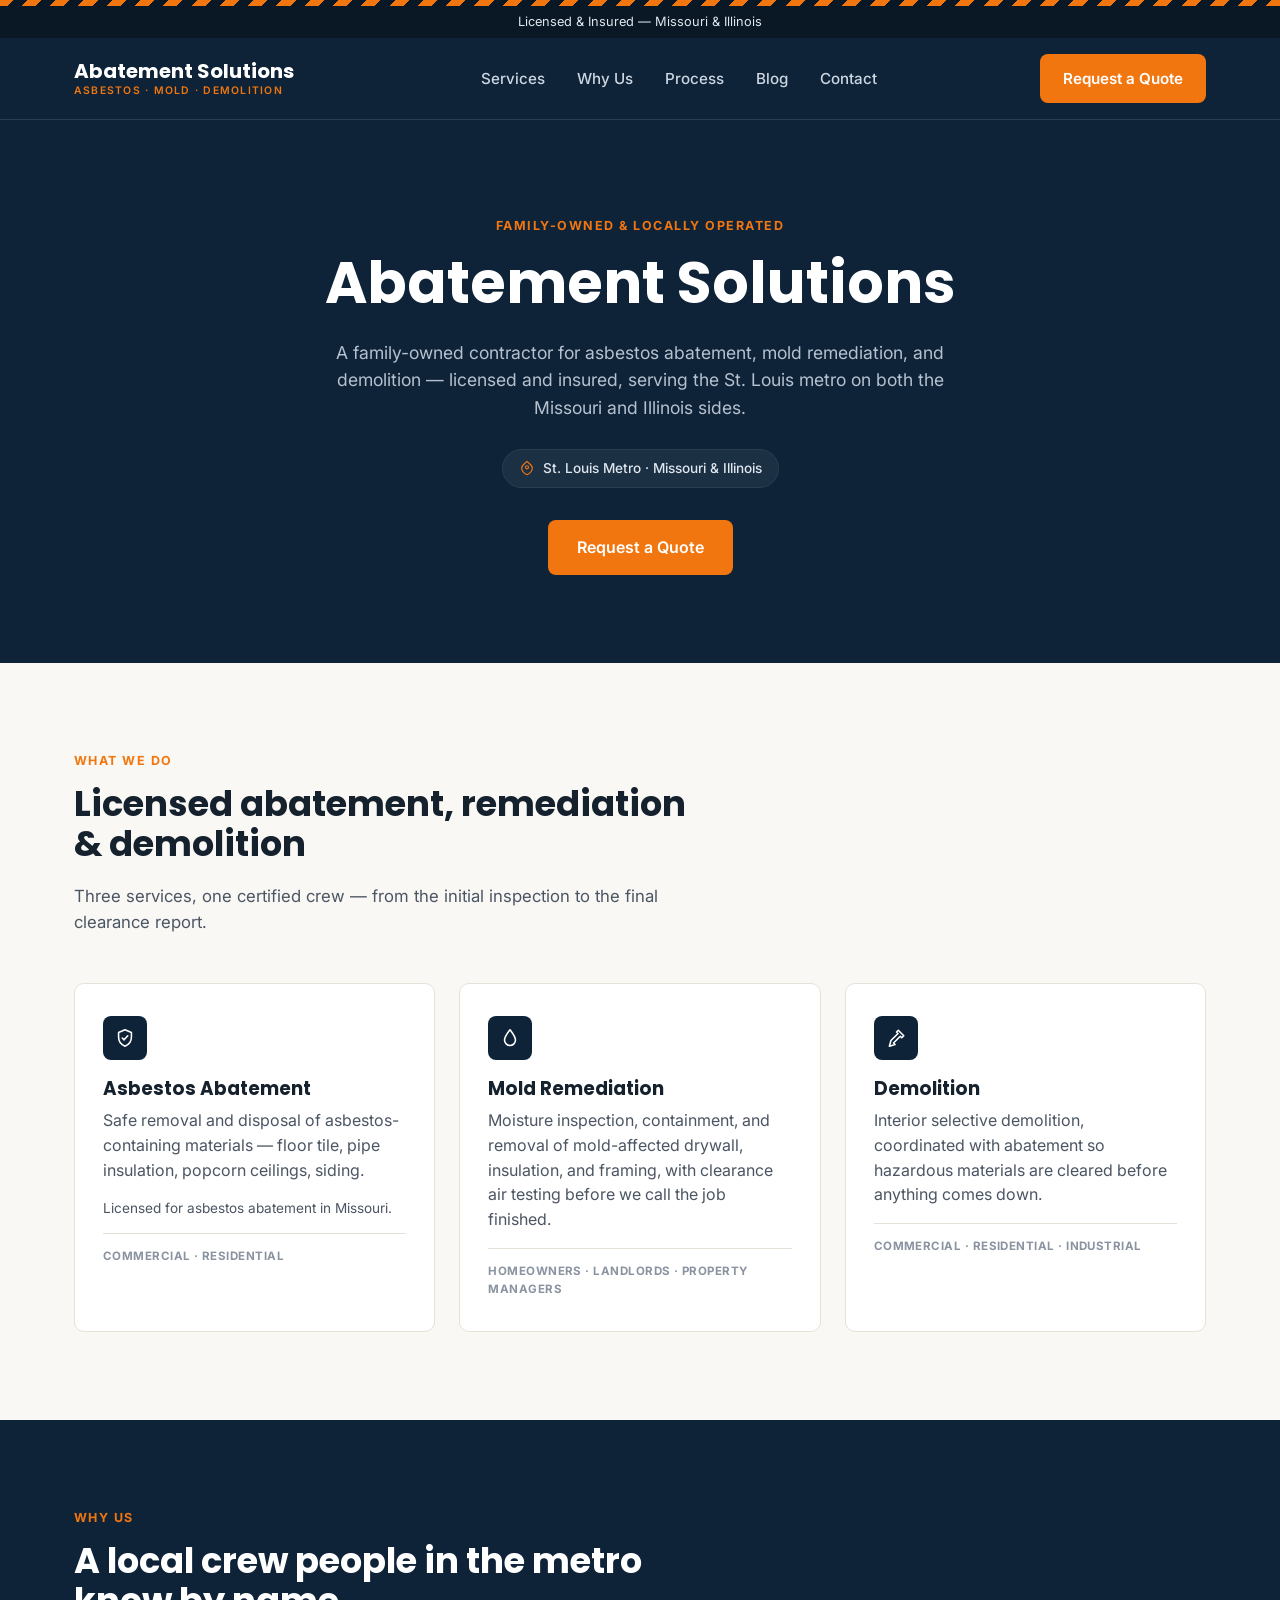
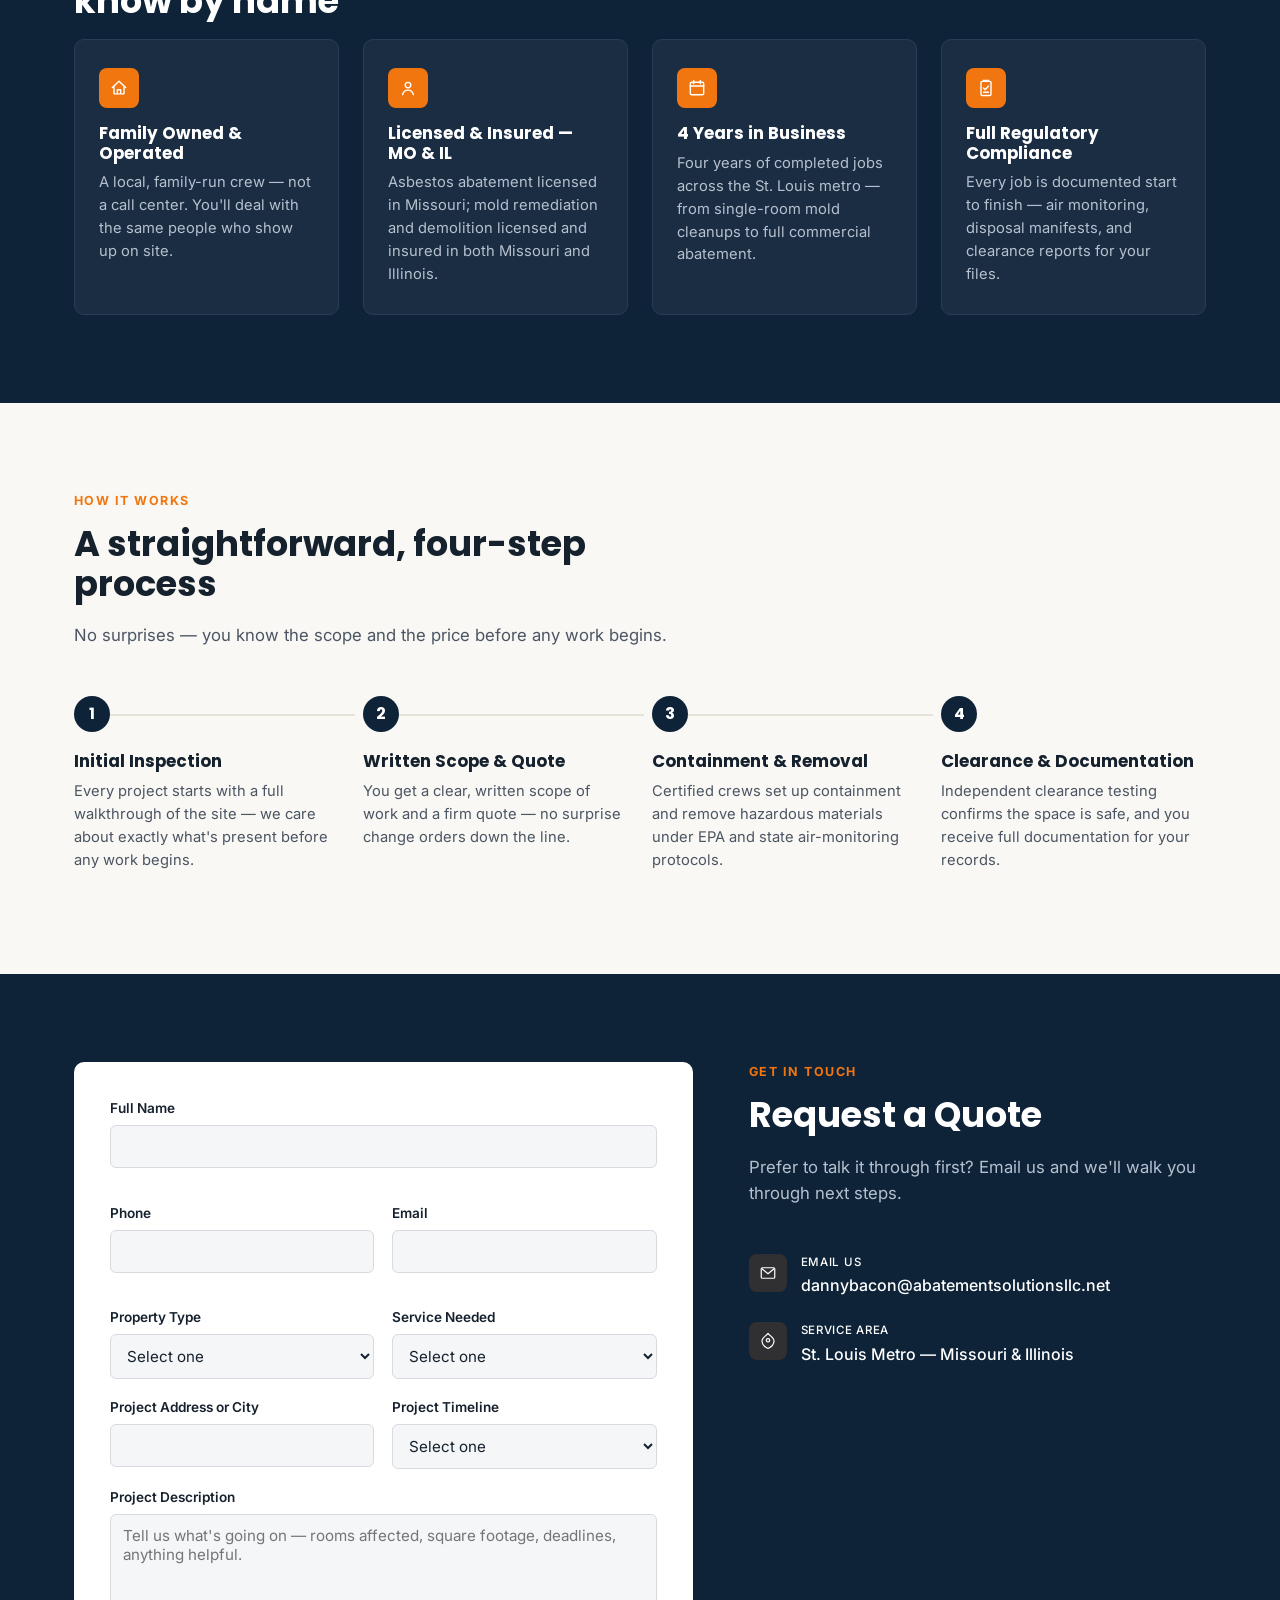
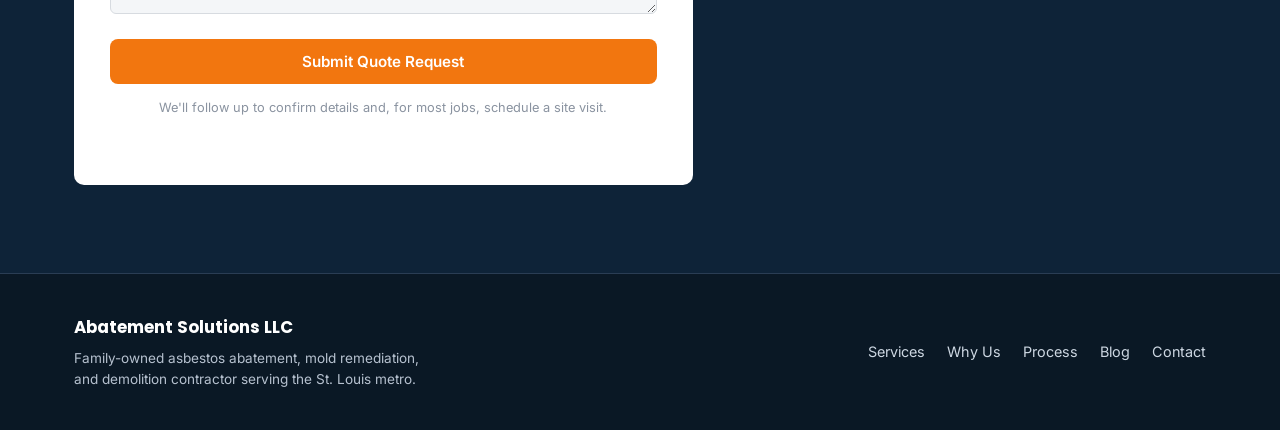
==== commit 9ac68f79: "Add blog section with two starter posts Adds a blog listing page and two posts (asbestos ceiling sig" ====
--- a/index.html
+++ b/index.html
@@ -32,6 +32,7 @@
         <a href="#services">Services</a>
         <a href="#why-us">Why Us</a>
         <a href="#process">Process</a>
+        <a href="blog/index.html">Blog</a>
         <a href="#contact">Contact</a>
       </nav>
       <a href="#contact" class="btn btn--primary btn--nav">Request a Quote</a>
@@ -291,6 +292,7 @@
       <a href="#services">Services</a>
       <a href="#why-us">Why Us</a>
       <a href="#process">Process</a>
+      <a href="blog/index.html">Blog</a>
       <a href="#contact">Contact</a>
     </nav>
   </div>
--- a/css/styles.css
+++ b/css/styles.css
@@ -480,6 +480,108 @@
 .site-footer__nav a { color: #cdd7e2; font-size: .9rem; }
 .site-footer__nav a:hover { color: var(--orange); }
 
+/* ---------- Blog ---------- */
+.blog-hero {
+  background: var(--navy);
+  padding: 64px 0 56px;
+  text-align: center;
+}
+.blog-hero h1 { color: #fff; margin-bottom: .3em; }
+.blog-hero .section-lead { margin: 0 auto; text-align: center; color: var(--light-muted); }
+
+.blog-grid {
+  display: grid;
+  grid-template-columns: repeat(2, 1fr);
+  gap: 28px;
+}
+
+.post-card {
+  display: flex;
+  flex-direction: column;
+  background: var(--white);
+  border: 1px solid var(--line);
+  border-radius: var(--radius);
+  padding: 28px;
+  text-decoration: none;
+}
+.post-card__meta {
+  display: flex;
+  gap: 10px;
+  align-items: center;
+  font-size: .72rem;
+  font-weight: 700;
+  letter-spacing: .04em;
+  text-transform: uppercase;
+  color: var(--orange);
+  margin-bottom: 12px;
+}
+.post-card__meta .dot { color: #c7c2b6; font-weight: 400; }
+.post-card h2 {
+  font-size: 1.3rem;
+  margin-bottom: .4em;
+}
+.post-card p { flex: 1; }
+.post-card__read {
+  font-weight: 600;
+  font-size: .88rem;
+  color: var(--ink);
+  margin-top: 8px;
+}
+.post-card:hover h2 { color: var(--orange-dark); }
+
+.article {
+  max-width: 720px;
+  margin: 0 auto;
+}
+.article__meta {
+  display: flex;
+  gap: 10px;
+  align-items: center;
+  font-size: .78rem;
+  font-weight: 700;
+  letter-spacing: .04em;
+  text-transform: uppercase;
+  color: var(--orange);
+  margin-bottom: 14px;
+}
+.article__meta .dot { color: #c7c2b6; font-weight: 400; }
+.article h1 { font-size: clamp(1.8rem, 3.4vw, 2.4rem); margin-bottom: .3em; }
+.article__dek {
+  font-size: 1.1rem;
+  color: var(--ink-soft);
+  margin-bottom: 32px;
+}
+.article__body h2 {
+  font-size: 1.35rem;
+  margin-top: 1.6em;
+}
+.article__body h3 {
+  font-size: 1.1rem;
+  margin-top: 1.3em;
+}
+.article__body p, .article__body li { color: var(--ink-soft); line-height: 1.7; }
+.article__body ul, .article__body ol { padding-left: 1.3em; }
+.article__body li { margin-bottom: .5em; }
+.article__cta {
+  margin-top: 48px;
+  padding: 28px;
+  border-radius: var(--radius);
+  background: var(--navy);
+  text-align: center;
+}
+.article__cta h3 { color: #fff; margin-bottom: .4em; }
+.article__cta p { color: var(--light-muted); margin-bottom: 20px; }
+.back-link {
+  display: inline-flex;
+  align-items: center;
+  gap: 6px;
+  font-weight: 600;
+  font-size: .9rem;
+  color: var(--ink-soft);
+  margin-bottom: 28px;
+}
+.back-link:hover { color: var(--orange-dark); }
+
 /* ---------- Responsive ---------- */
 @media (max-width: 900px) {
   .grid--3, .grid--4 { grid-template-columns: repeat(2, 1fr); }
@@ -487,6 +589,7 @@
   .step:nth-child(2)::after { display: none; }
   .contact__grid { grid-template-columns: 1fr; }
   .contact__info { order: -1; }
+  .blog-grid { grid-template-columns: 1fr; }
 }
 
 @media (max-width: 760px) {
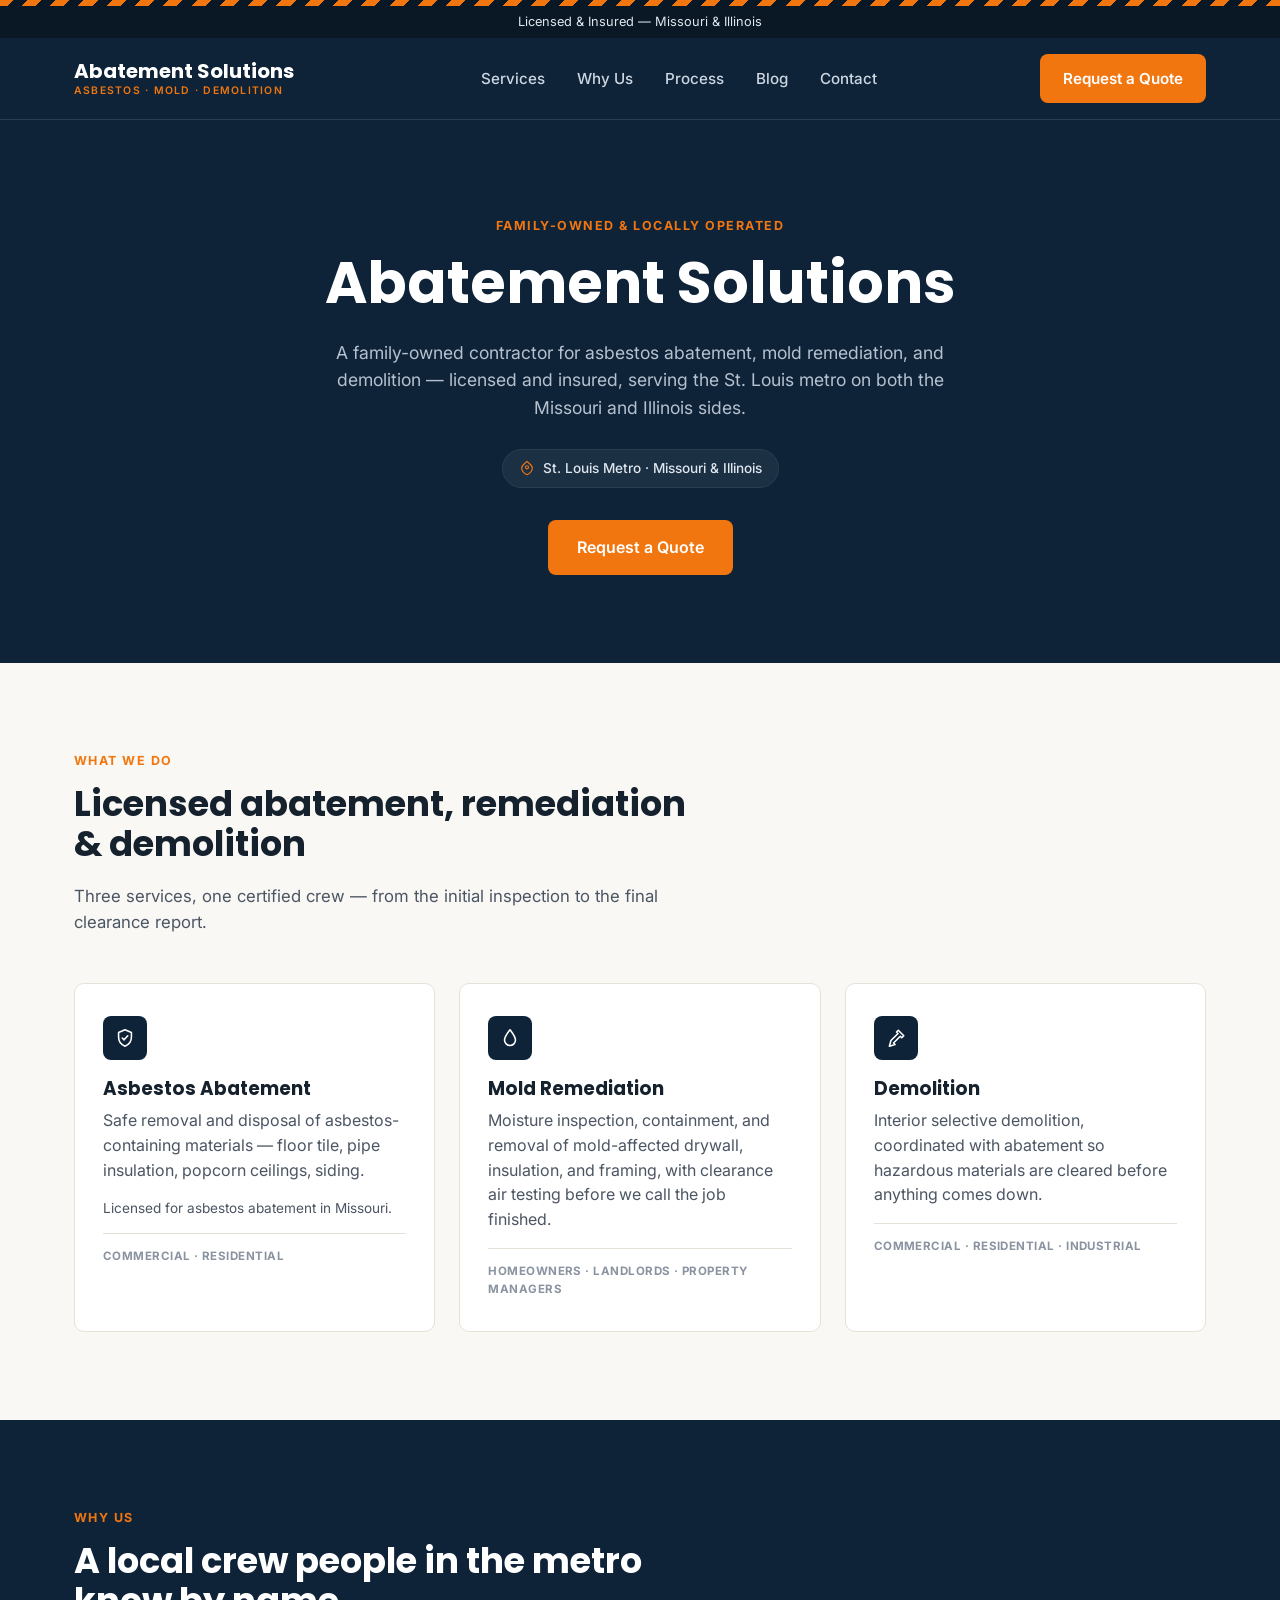
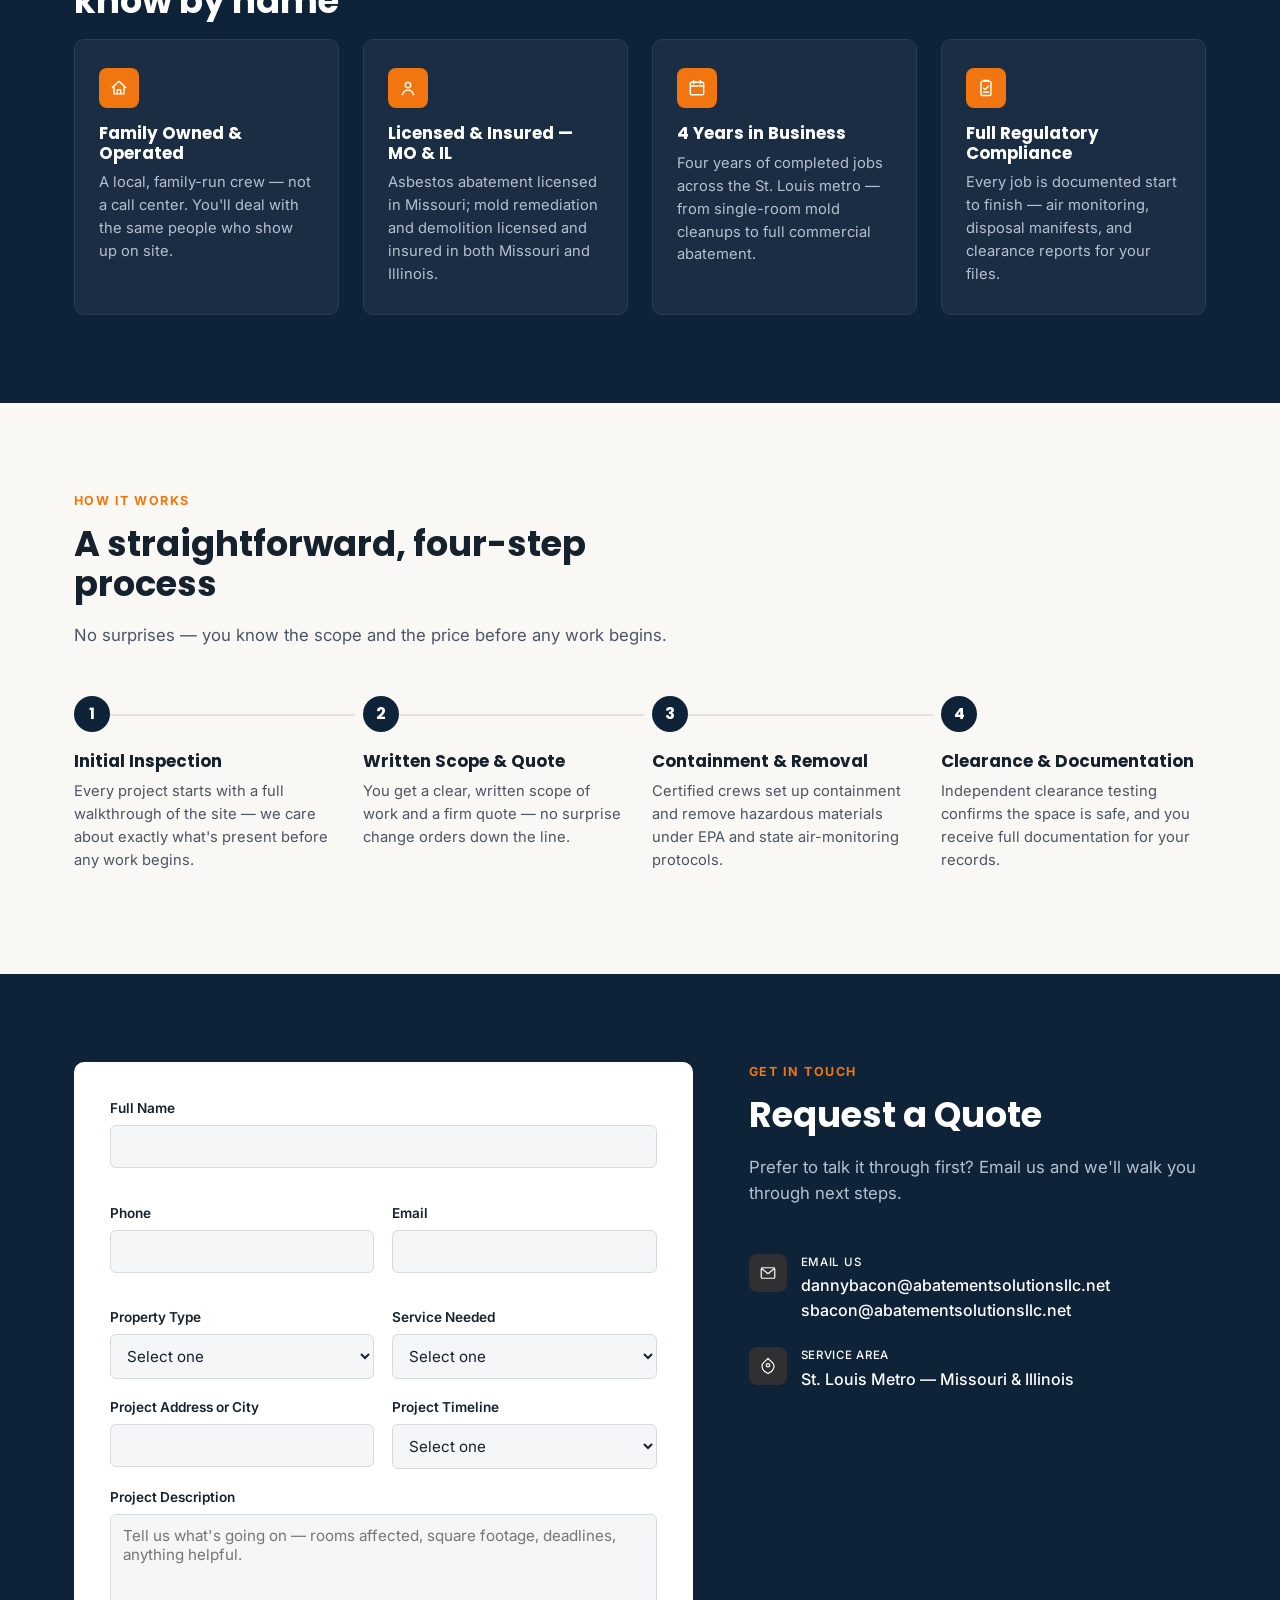
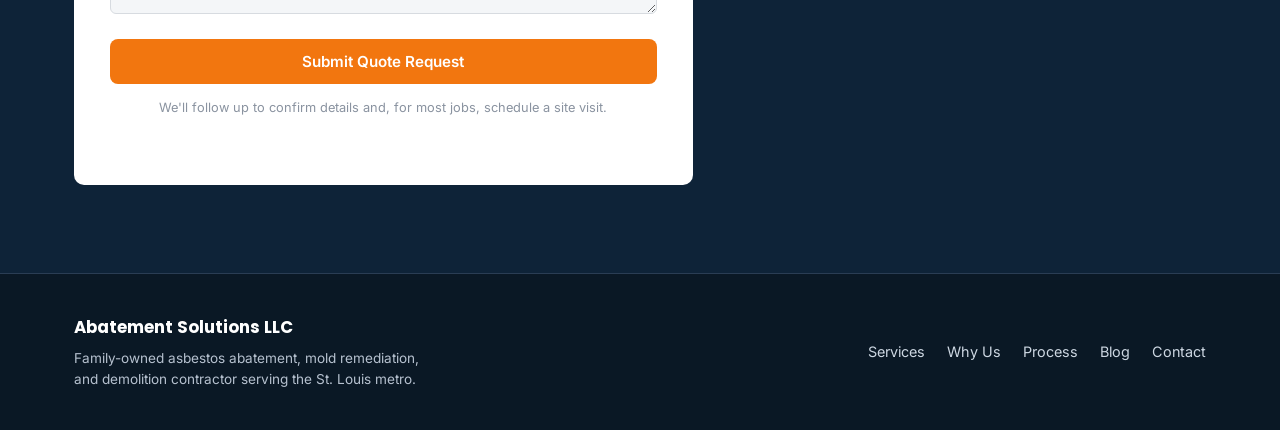
==== commit 8cdf802f: "Add second contact email to Email Us section Adds sbacon@abatementsolutionsllc.net alongside the exi" ====
--- a/index.html
+++ b/index.html
@@ -5,11 +5,35 @@
 <meta name="viewport" content="width=device-width, initial-scale=1.0">
 <title>Abatement Solutions | Asbestos, Mold &amp; Demolition — St. Louis Metro</title>
 <meta name="description" content="Family-owned asbestos abatement, mold remediation, and demolition contractor serving the St. Louis metro on both the Missouri and Illinois sides. Licensed &amp; insured.">
+<link rel="canonical" href="https://abatementsolutionsllc.net/">
+<meta property="og:type" content="website">
+<meta property="og:title" content="Abatement Solutions | Asbestos, Mold &amp; Demolition — St. Louis Metro">
+<meta property="og:description" content="Family-owned asbestos abatement, mold remediation, and demolition contractor serving the St. Louis metro on both the Missouri and Illinois sides. Licensed &amp; insured.">
+<meta property="og:url" content="https://abatementsolutionsllc.net/">
 <link rel="icon" href="assets/favicon.svg" type="image/svg+xml">
 <link rel="preconnect" href="https://fonts.googleapis.com">
 <link rel="preconnect" href="https://fonts.gstatic.com" crossorigin>
 <link href="https://fonts.googleapis.com/css2?family=Poppins:wght@600;700;800&family=Inter:wght@400;500;600&display=swap" rel="stylesheet">
 <link rel="stylesheet" href="css/styles.css">
+<script type="application/ld+json">
+{
+  "@context": "https://schema.org",
+  "@type": "HomeAndConstructionBusiness",
+  "name": "Abatement Solutions LLC",
+  "url": "https://abatementsolutionsllc.net/",
+  "email": "dannybacon@abatementsolutionsllc.net",
+  "description": "Family-owned asbestos abatement, mold remediation, and demolition contractor serving the St. Louis metro on both the Missouri and Illinois sides.",
+  "areaServed": {
+    "@type": "Place",
+    "name": "St. Louis Metro (Missouri & Illinois)"
+  },
+  "makesOffer": [
+    { "@type": "Offer", "itemOffered": { "@type": "Service", "name": "Asbestos Abatement" } },
+    { "@type": "Offer", "itemOffered": { "@type": "Service", "name": "Mold Remediation" } },
+    { "@type": "Offer", "itemOffered": { "@type": "Service", "name": "Demolition" } }
+  ]
+}
+</script>
 </head>
 <body>
 
@@ -263,7 +287,8 @@
             </span>
             <div>
               <span class="info-list__label">Email Us</span>
-              <a href="mailto:dannybacon@abatementsolutionsllc.net">dannybacon@abatementsolutionsllc.net</a>
+              <a href="mailto:dannybacon@abatementsolutionsllc.net">dannybacon@abatementsolutionsllc.net</a><br>
+              <a href="mailto:sbacon@abatementsolutionsllc.net">sbacon@abatementsolutionsllc.net</a>
             </div>
           </li>
           <li>
